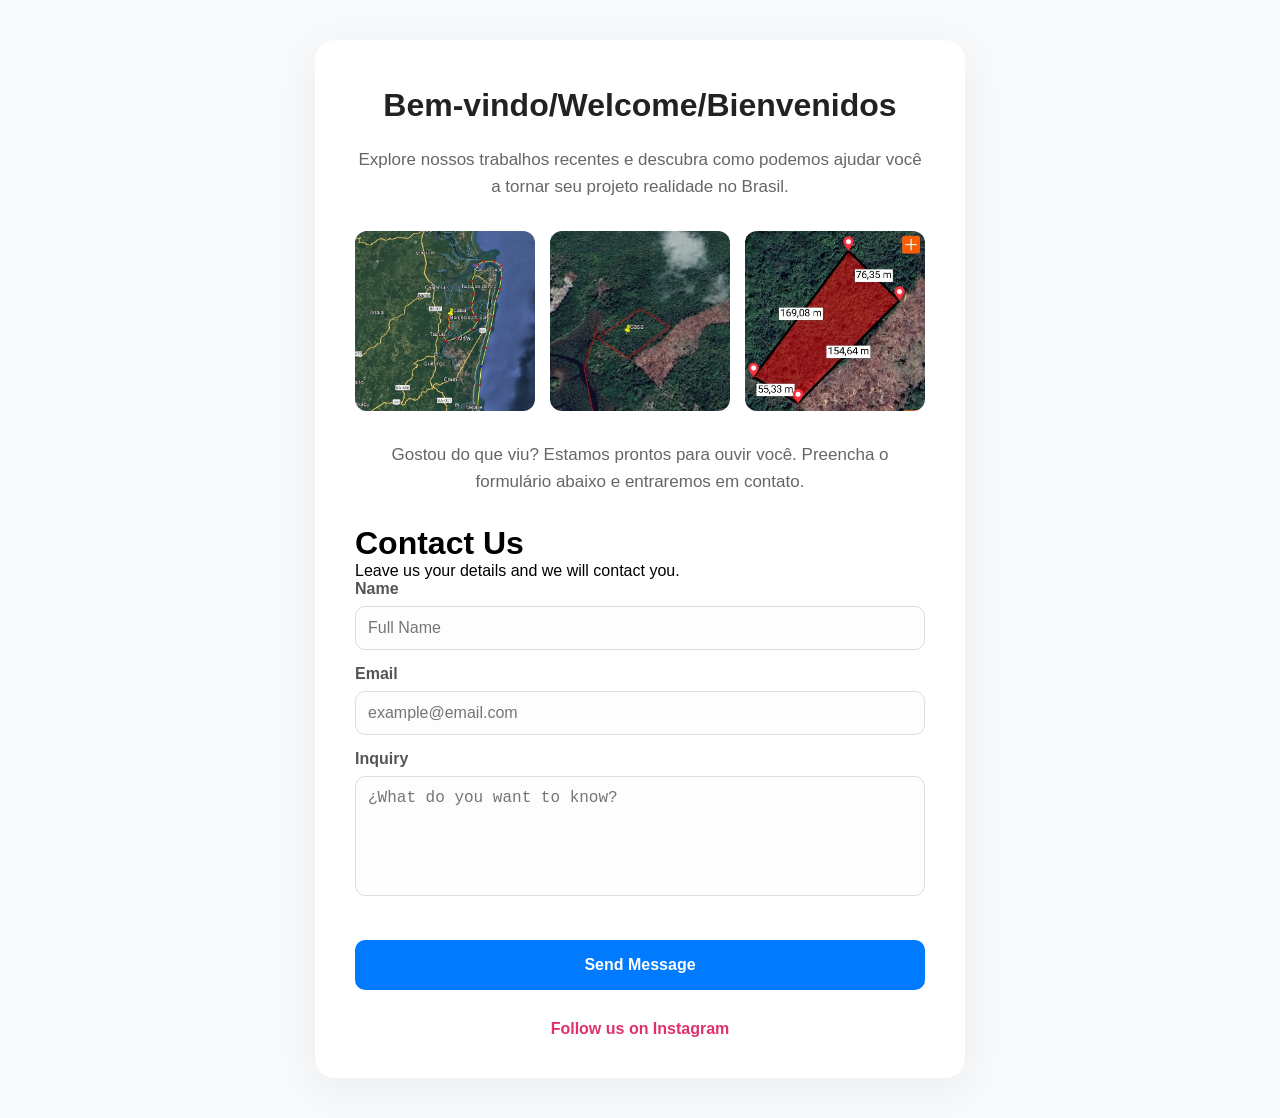
==== index.html @ 5f20c07f "cambios para look ok se quitaron los archivos no usados, se adiciono todo menos el recaptcha" ====
<!DOCTYPE html>
<html lang="es">
<head>
    <meta charset="UTF-8">
	<meta http-equiv="X-UA-Compatible" content="IE=edge,chrome=1">
    <meta name="viewport" content="width=device-width, initial-scale=1.0">
    <title>Lands in Brazil</title>
    <script src="https://www.google.com" async defer></script>
    <style>
        /* 1. RESET Y BASE */
        * { box-sizing: border-box; margin: 0; padding: 0; }
        body { 
           font-family: 'Segoe UI', sans-serif; 
            background-color: #f8f9fa; 
            display: flex; 
            justify-content: center; 
            padding: 40px 20px; 
        }

        /* 2. CONTENEDOR PRINCIPAL (LANDING) */
        .wrapper {
            width: 100%;
            max-width: 650px; /* Limita el ancho para que no se estire */
            background: white;
            border-radius: 20px;
            overflow: hidden;
            padding: 40px;
            box-shadow: 0 10px 40px rgba(0,0,0,0.05); 
        }

        /* 3. BLOQUES DE TEXTO */
        .seccion-texto { 
            margin-bottom: 30px; 
            text-align: center; 
            line-height: 1.6; 
            color: #444; 
        }
        .seccion-texto h1 { color: #222; margin-bottom: 15px; }
        .seccion-texto p { font-size: 17px; color: #666; }

        /* 4. GALERÍA DE 3 FOTOS (GRID) */
        .galeria { 
            display: grid; 
            grid-template-columns: repeat(3, 1fr); /* 3 columnas iguales */
            gap: 15px; 
            margin-bottom: 30px; 
        }
        .galeria img { 
            width: 100%; 
            height: 180px; 
            object-fit: cover; 
            border-radius: 12px; 
            transition: transform 0.3s;
        }
        .galeria img:hover { transform: scale(1.03); }

        /* 5. FORMULARIO */
        .form-card { 
            background: #ffffff; 
            padding: 25px; 
            border: 1px solid #eee; 
            border-radius: 15px; 
        }
        .form-group { margin-bottom: 15px; }
        label { display: block; margin-bottom: 8px; font-weight: 600; color: #555; }
        input, textarea { 
            width: 100%; 
            padding: 12px; 
            border: 1px solid #ddd; 
            border-radius: 10px; 
            font-size: 16px; 
            background: #fdfdfd;
        }
        textarea { height: 120px; resize: none; }

        /* 6. CAPTCHA Y BOTÓN */
        .g-recaptcha { margin: 20px 0; display: flex; justify-content: center; }
        .btn-enviar { 
            width: 100%; 
            padding: 16px; 
            background-color: #007bff; 
            color: white; 
            border: none; 
            border-radius: 10px; 
            font-size: 16px; 
            font-weight: bold; 
            cursor: pointer; 
            transition: background 0.3s;
        }
        .btn-enviar:hover { background-color: #0056b3; }

        /* 7. INSTAGRAM */
        .insta-link { 
            display: block; 
            text-align: center; 
            margin-top: 30px; 
            color: #e1306c; 
            text-decoration: none; 
            font-weight: bold; 
        }

        /* RESPONSIVO */
        @media (max-width: 550px) {
            .galeria { grid-template-columns: 1fr; } /* 1 foto por fila en celular */
            .galeria img { height: 250px; }
            .wrapper { padding: 25px; }
        }
    </style>
</head>
<body>

<div class="wrapper">
    
    <!-- 1. TEXTO SUPERIOR -->
    <div class="seccion-texto">
        <h1>Bem-vindo/Welcome/Bienvenidos</h1>
        <p>Explore nossos trabalhos recentes e descubra como podemos ajudar você a tornar seu projeto realidade no Brasil.</p>
    </div>

    <!-- 2. GALERÍA DE 3 FOTOS -->
    <div class="galeria">
        <img src="./web/img/Localizaciongeneral.webp" alt="Foto 1">
        <img src="./web/img/Mapaemplazamiento.webp" alt="Foto 2">
        <img src="./web/img/Perimetro.webp" alt="Foto 3">
    </div>

    <!-- 3. TEXTO INTERMEDIO -->
    <div class="seccion-texto">
        <p>Gostou do que viu? Estamos prontos para ouvir você. Preencha o formulário abaixo e entraremos em contato.</p>
    </div>
    <div class="content">
        <h1>Contact Us</h1>
        <p>Leave us your details and we will contact you.</p>

        <form id="form-consulta">
            <div class="form-group">
                <label>Name</label>
                <input type="text" name="nombre" placeholder="Full Name" required>
            </div>

            <div class="form-group">
                <label>Email</label>
                <input type="email" name="email" placeholder="example@email.com" required>
            </div>

            <div class="form-group">
                <label>Inquiry</label>
                <textarea name="mensaje" placeholder="¿What do you want to know?" required></textarea>
            </div>

            <!-- CAPTCHA (Recuerda que dará error hasta que tengas dominio) -->
            <div class="g-recaptcha" data-sitekey="TU_CLAVE_SITIO_AQUI"></div>

            <button type="submit" class="btn-enviar" id="btn">Send Message</button>
        </form>

        <a href="https://www.instagram.com/landsinbrazil?igsh=dzEzb3FqYTYycXQ3" target="_blank" rel="noopener noreferrer" class="insta-link">
            Follow us on Instagram
        </a>
    </div>
</div>

<script>
    // Lógica para enviar a Google Sheets
    const form = document.getElementById('form-consulta');
    const scriptURL = 'https://script.google.com/macros/s/AKfycbwzW33eBiFM-QhlkL1CUscNU2EquLjhLDPPCiCbagxqjHaoQj5kLKfkJ46nV2aqkvbw/exec';

    form.addEventListener('submit', e => {
        e.preventDefault();
        /*
        // Validación básica de Captcha
        if (grecaptcha.getResponse().length === 0) {
            alert("Por favor confirma que no eres un robot");
            return;
        }
		*/
		const formData = new FormData(form);
    
		// Capturar datos del navegador
		formData.append('navegador', navigator.userAgent);
		formData.append('idioma', navigator.language);
		formData.append('resolucion', screen.width + 'x' + screen.height);

        const btn = document.getElementById('btn');
        btn.innerText = "Sending...";
        btn.disabled = true;

        fetch(scriptURL, { method: 'POST',  mode: 'no-cors', body: formData})
            .then(res => {
                alert("Message sent!");
                form.reset();
               /* grecaptcha.reset(); */
                btn.innerText = "Send Message";
                btn.disabled = false;
            })
            .catch(err => alert("Error al enviar: " + err.message));
    });
</script>

</body>
</html>
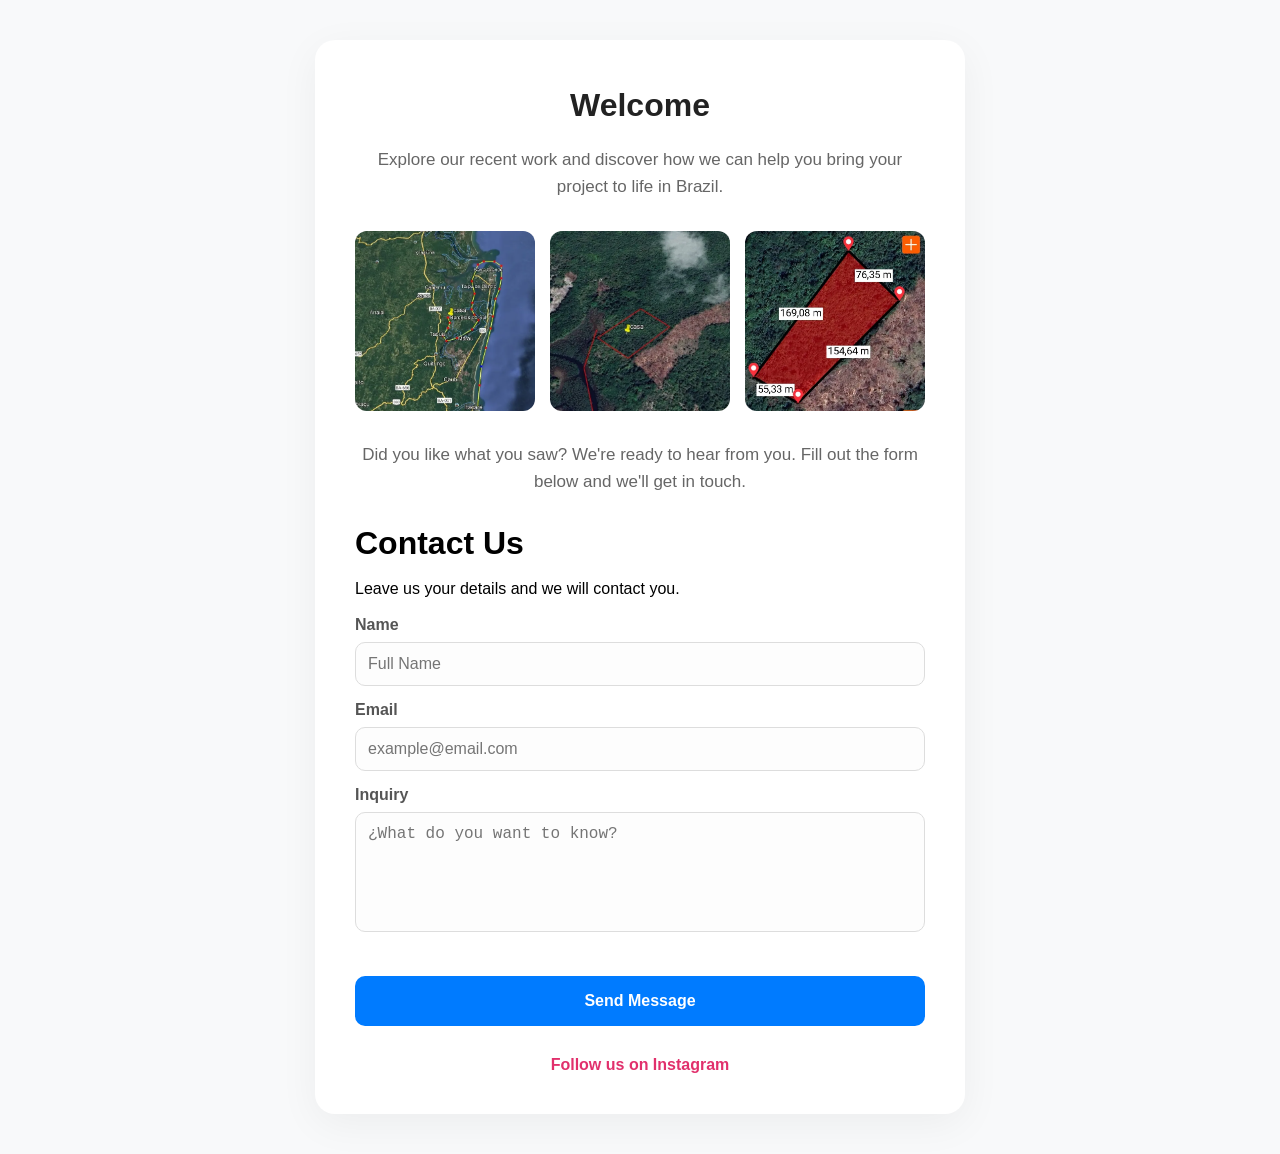
==== commit ca677b68: "cambios al idioma cambios en idex, espacios e idioma" ====
--- a/index.html
+++ b/index.html
@@ -113,8 +113,8 @@
     
     <!-- 1. TEXTO SUPERIOR -->
     <div class="seccion-texto">
-        <h1>Bem-vindo/Welcome/Bienvenidos</h1>
-        <p>Explore nossos trabalhos recentes e descubra como podemos ajudar você a tornar seu projeto realidade no Brasil.</p>
+        <h1>Welcome</h1>
+        <p>Explore our recent work and discover how we can help you bring your project to life in Brazil.</p>
     </div>
 
     <!-- 2. GALERÍA DE 3 FOTOS -->
@@ -126,12 +126,13 @@
 
     <!-- 3. TEXTO INTERMEDIO -->
     <div class="seccion-texto">
-        <p>Gostou do que viu? Estamos prontos para ouvir você. Preencha o formulário abaixo e entraremos em contato.</p>
+        <p>Did you like what you saw? We're ready to hear from you. Fill out the form below and we'll get in touch.</p>
     </div>
     <div class="content">
         <h1>Contact Us</h1>
+		<p><br></p>
         <p>Leave us your details and we will contact you.</p>
-
+		<p><br></p>
         <form id="form-consulta">
             <div class="form-group">
                 <label>Name</label>
@@ -170,7 +171,7 @@
         /*
         // Validación básica de Captcha
         if (grecaptcha.getResponse().length === 0) {
-            alert("Por favor confirma que no eres un robot");
+            alert("Please confirm that you are not a robot");
             return;
         }
 		*/
@@ -193,7 +194,7 @@
                 btn.innerText = "Send Message";
                 btn.disabled = false;
             })
-            .catch(err => alert("Error al enviar: " + err.message));
+            .catch(err => alert("Error sending: " + err.message));
     });
 </script>
 
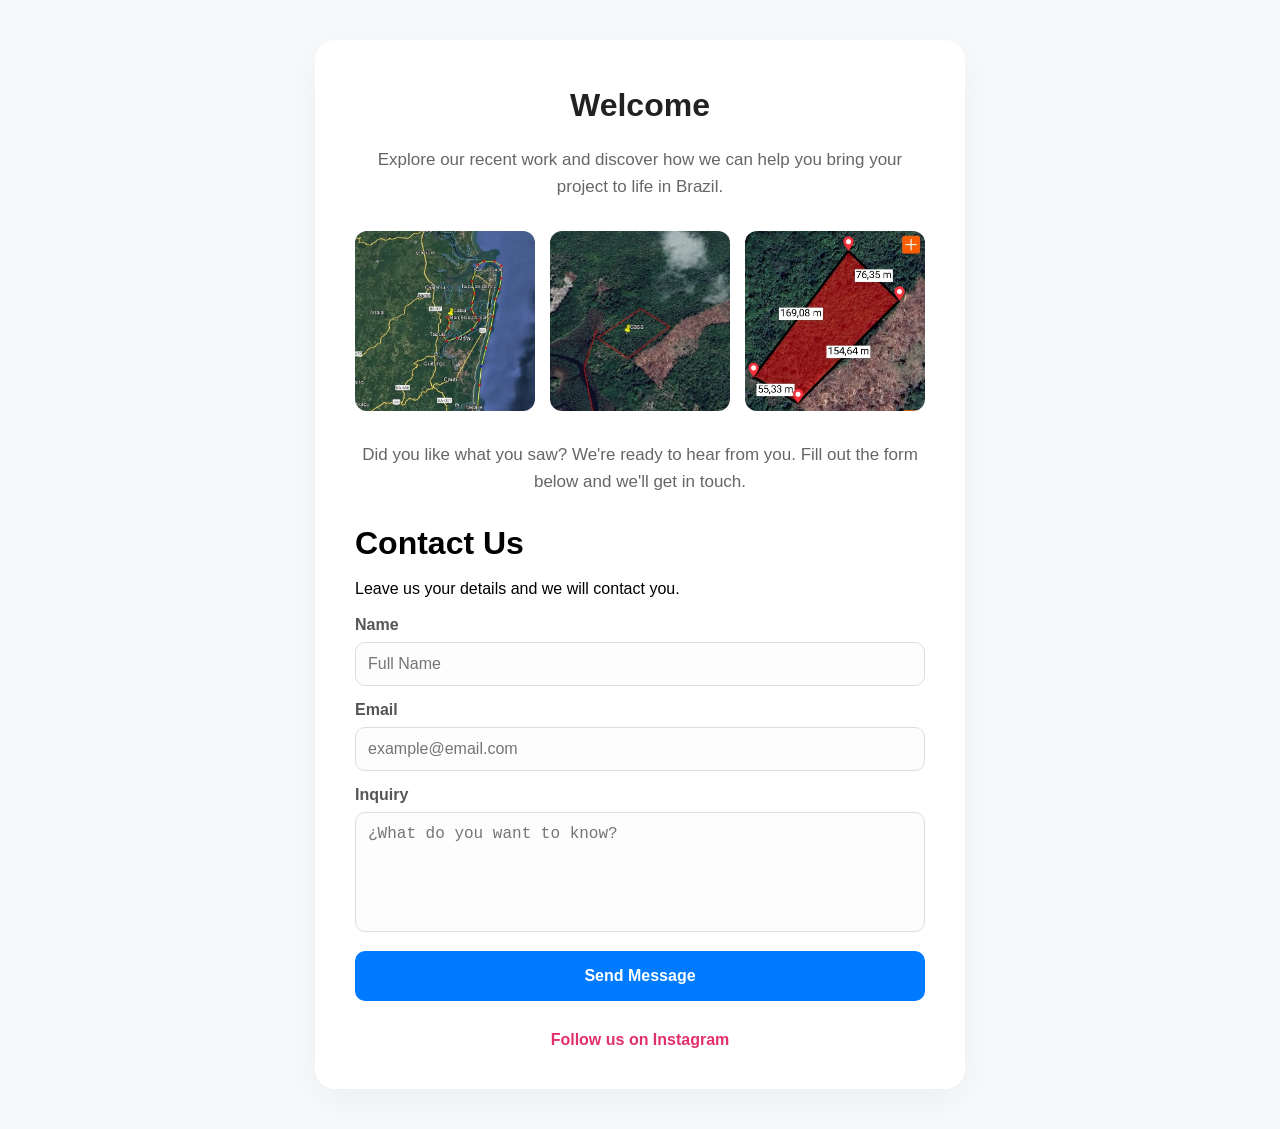
==== commit c286e40c: "Final Cambios en html y post" ====
--- a/index.html
+++ b/index.html
@@ -5,7 +5,14 @@
 	<meta http-equiv="X-UA-Compatible" content="IE=edge,chrome=1">
     <meta name="viewport" content="width=device-width, initial-scale=1.0">
     <title>Lands in Brazil</title>
-    <script src="https://www.google.com" async defer></script>
+	<script>
+	  var onloadCallback = function() {
+		console.log("grecaptcha is ready!");
+	  };
+	</script>
+    <script src="https://www.google.com/recaptcha/api.js?render=6Le0sZksAAAAAN3J6ouJr80iWV5FTGbw1nBLxYXF" ></script>
+	
+
     <style>
         /* 1. RESET Y BASE */
         * { box-sizing: border-box; margin: 0; padding: 0; }
@@ -136,23 +143,24 @@
         <form id="form-consulta">
             <div class="form-group">
                 <label>Name</label>
-                <input type="text" name="nombre" placeholder="Full Name" required>
+                <input type="text" name="nombre" id="nombre" placeholder="Full Name" required minlength="4" 
+       title="Please enter at least 4 characters for your name.">
             </div>
 
             <div class="form-group">
                 <label>Email</label>
-                <input type="email" name="email" placeholder="example@email.com" required>
+                <input type="email" name="email" id="email"placeholder="example@email.com" required pattern="^[a-zA-Z0-9._%+\-]+@[a-zA-Z0-9.\-]+\.[a-zA-Z]{2,}$"
+				title="Please enter a valid email address (e.g. .com, .net)">
             </div>
 
             <div class="form-group">
                 <label>Inquiry</label>
-                <textarea name="mensaje" placeholder="¿What do you want to know?" required></textarea>
+                <textarea name="mensaje" id="mensaje" placeholder="¿What do you want to know?" required minlength="10" 
+       title="Please enter at least 10 characters for your message."></textarea>
             </div>
-
-            <!-- CAPTCHA (Recuerda que dará error hasta que tengas dominio) -->
-            <div class="g-recaptcha" data-sitekey="TU_CLAVE_SITIO_AQUI"></div>
-
-            <button type="submit" class="btn-enviar" id="btn">Send Message</button>
+			<input type="hidden" id="g-recaptcha-response" name="g-recaptcha-response">
+
+            <button type="button" class="btn-enviar" id="btn" onclick="enviarFormulario()" >Send Message</button>
         </form>
 
         <a href="https://www.instagram.com/landsinbrazil?igsh=dzEzb3FqYTYycXQ3" target="_blank" rel="noopener noreferrer" class="insta-link">
@@ -162,40 +170,84 @@
 </div>
 
 <script>
+   window.onload = function() {
+    if (typeof grecaptcha !== 'undefined') {
+        
+    } else {
+        console.error("reCAPTCHA script failed to load from Google!");
+    }
+};
+ </script>
+
+<script>
     // Lógica para enviar a Google Sheets
+    const scriptURL = 'https://script.google.com/macros/s/AKfycbwZu-Y1sEWtRT65PB57EXzt02TF3ALJSvw_9uFPAxAc4xx1GUsHr7t8PTJ4Onha3c8p/exec';
+	
+    function enviarFormulario() {
     const form = document.getElementById('form-consulta');
-    const scriptURL = 'https://script.google.com/macros/s/AKfycbwzW33eBiFM-QhlkL1CUscNU2EquLjhLDPPCiCbagxqjHaoQj5kLKfkJ46nV2aqkvbw/exec';
-
-    form.addEventListener('submit', e => {
-        e.preventDefault();
-        /*
-        // Validación básica de Captcha
-        if (grecaptcha.getResponse().length === 0) {
-            alert("Please confirm that you are not a robot");
-            return;
-        }
-		*/
-		const formData = new FormData(form);
-    
-		// Capturar datos del navegador
-		formData.append('navegador', navigator.userAgent);
-		formData.append('idioma', navigator.language);
-		formData.append('resolucion', screen.width + 'x' + screen.height);
-
-        const btn = document.getElementById('btn');
-        btn.innerText = "Sending...";
-        btn.disabled = true;
-
-        fetch(scriptURL, { method: 'POST',  mode: 'no-cors', body: formData})
-            .then(res => {
-                alert("Message sent!");
+    const btn = document.getElementById('btn');
+	const emailInput = document.getElementById('email');
+	// 1. Check if the form is valid according to HTML5 rules (required, pattern, etc.)
+    if (!form.checkValidity()) {
+        form.reportValidity(); // Shows the error message to the user
+        return; // Stops the script here
+    }
+	// 2. Extra Regex check for the "dot" part
+    const emailRegex = /^[^\s@]+@[^\s@]+\.[^\s@]{2,}$/;
+    if (!emailRegex.test(emailInput.value)) {
+        alert("Please enter a valid email address.");
+        return;
+    }
+	 if (nombre.value.length < 4) {
+        alert("The name must be at least 4 characters long.");
+        nombre.focus();
+        return;
+    }
+
+    if (mensaje.value.length < 10) {
+        alert("The message must be at least 10 characters long.");
+        mensaje.focus();
+        return;
+    }
+  
+    btn.disabled = true;
+    btn.innerText = "Checking security...";
+	
+	grecaptcha.ready(function() {
+        grecaptcha.execute('6Le0sZksAAAAAN3J6ouJr80iWV5FTGbw1nBLxYXF', {action: 'submit'}).then(function(token) {
+        
+        console.log("Security Token Generated:", token);
+          document.getElementById('g-recaptcha-response').value = token;
+            const formData = new FormData(form);
+			 
+			formData.append('navegador', navigator.userAgent);
+			formData.append('idioma', navigator.language);
+			formData.append('resolucion', screen.width + 'x' + screen.height);
+
+           fetch(scriptURL, { 
+                method: 'POST', 
+                body: formData 
+            })
+            .then(function(res) { 
+			return res.text(); 
+			})
+            .then(function(data) {
+				//console.log("Server: " + data);
+                alert("Message Received OK");
                 form.reset();
-               /* grecaptcha.reset(); */
+            })
+            .catch(function(err) {
+                console.error("Error:", err);
+            })
+            .finally(function() {
+                btn.disabled = false;
                 btn.innerText = "Send Message";
-                btn.disabled = false;
-            })
-            .catch(err => alert("Error sending: " + err.message));
+            });
+        });
     });
+             
+    }
+
 </script>
 
 </body>
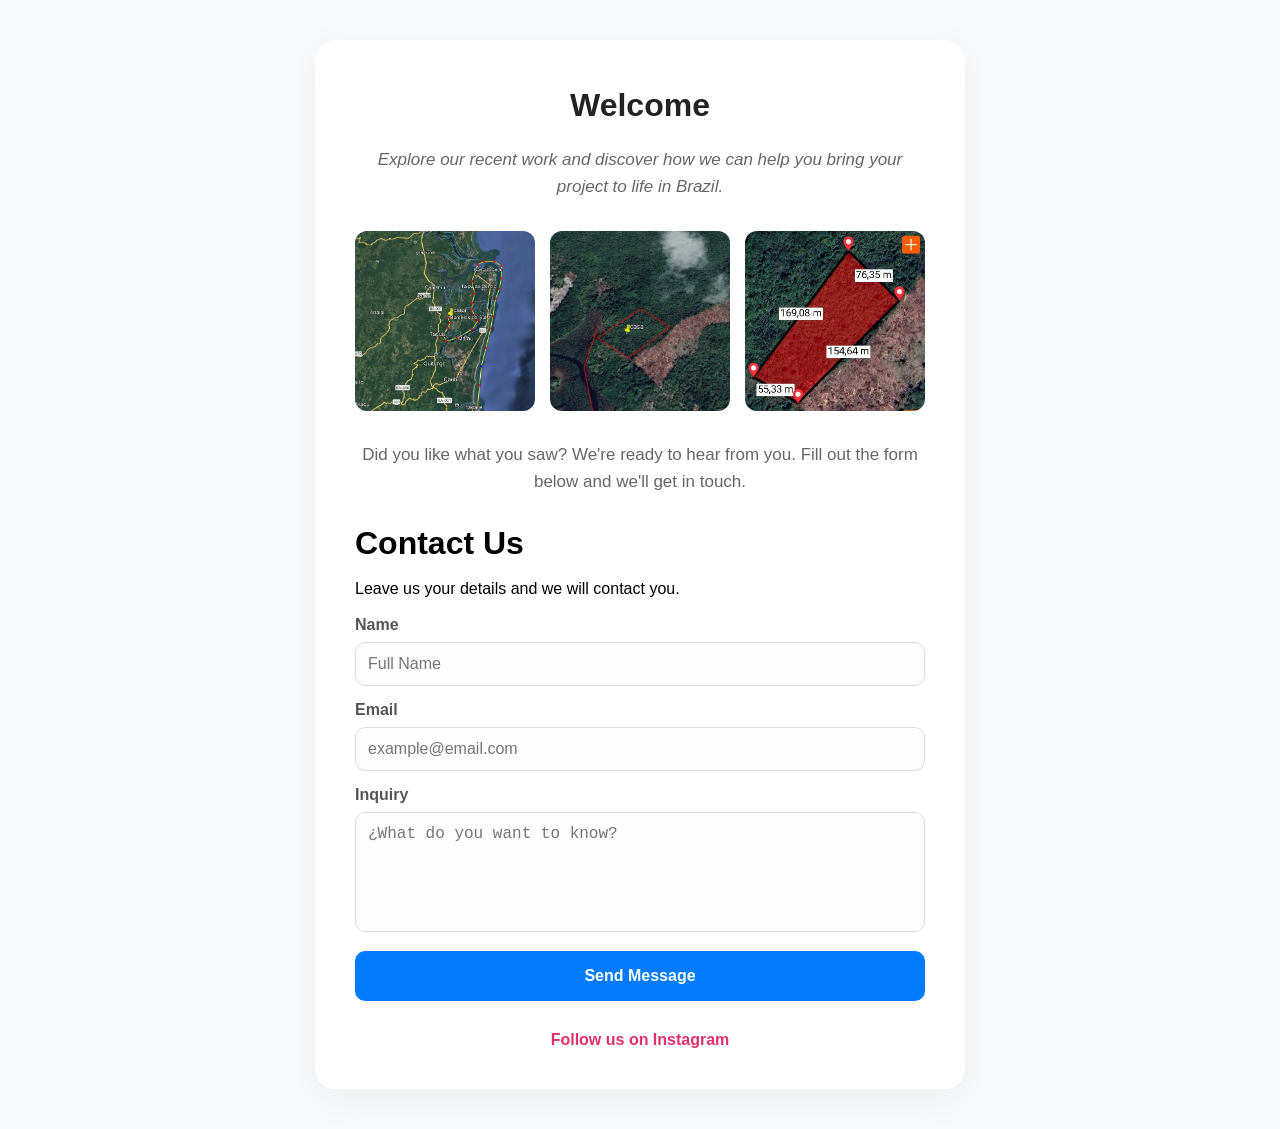
==== commit 0f2271ae: "feat: set welcome message text to italic" ====
--- a/index.html
+++ b/index.html
@@ -121,7 +121,7 @@
     <!-- 1. TEXTO SUPERIOR -->
     <div class="seccion-texto">
         <h1>Welcome</h1>
-        <p>Explore our recent work and discover how we can help you bring your project to life in Brazil.</p>
+        <p><em>Explore our recent work and discover how we can help you bring your project to life in Brazil.</em></p>
     </div>
 
     <!-- 2. GALERÍA DE 3 FOTOS -->
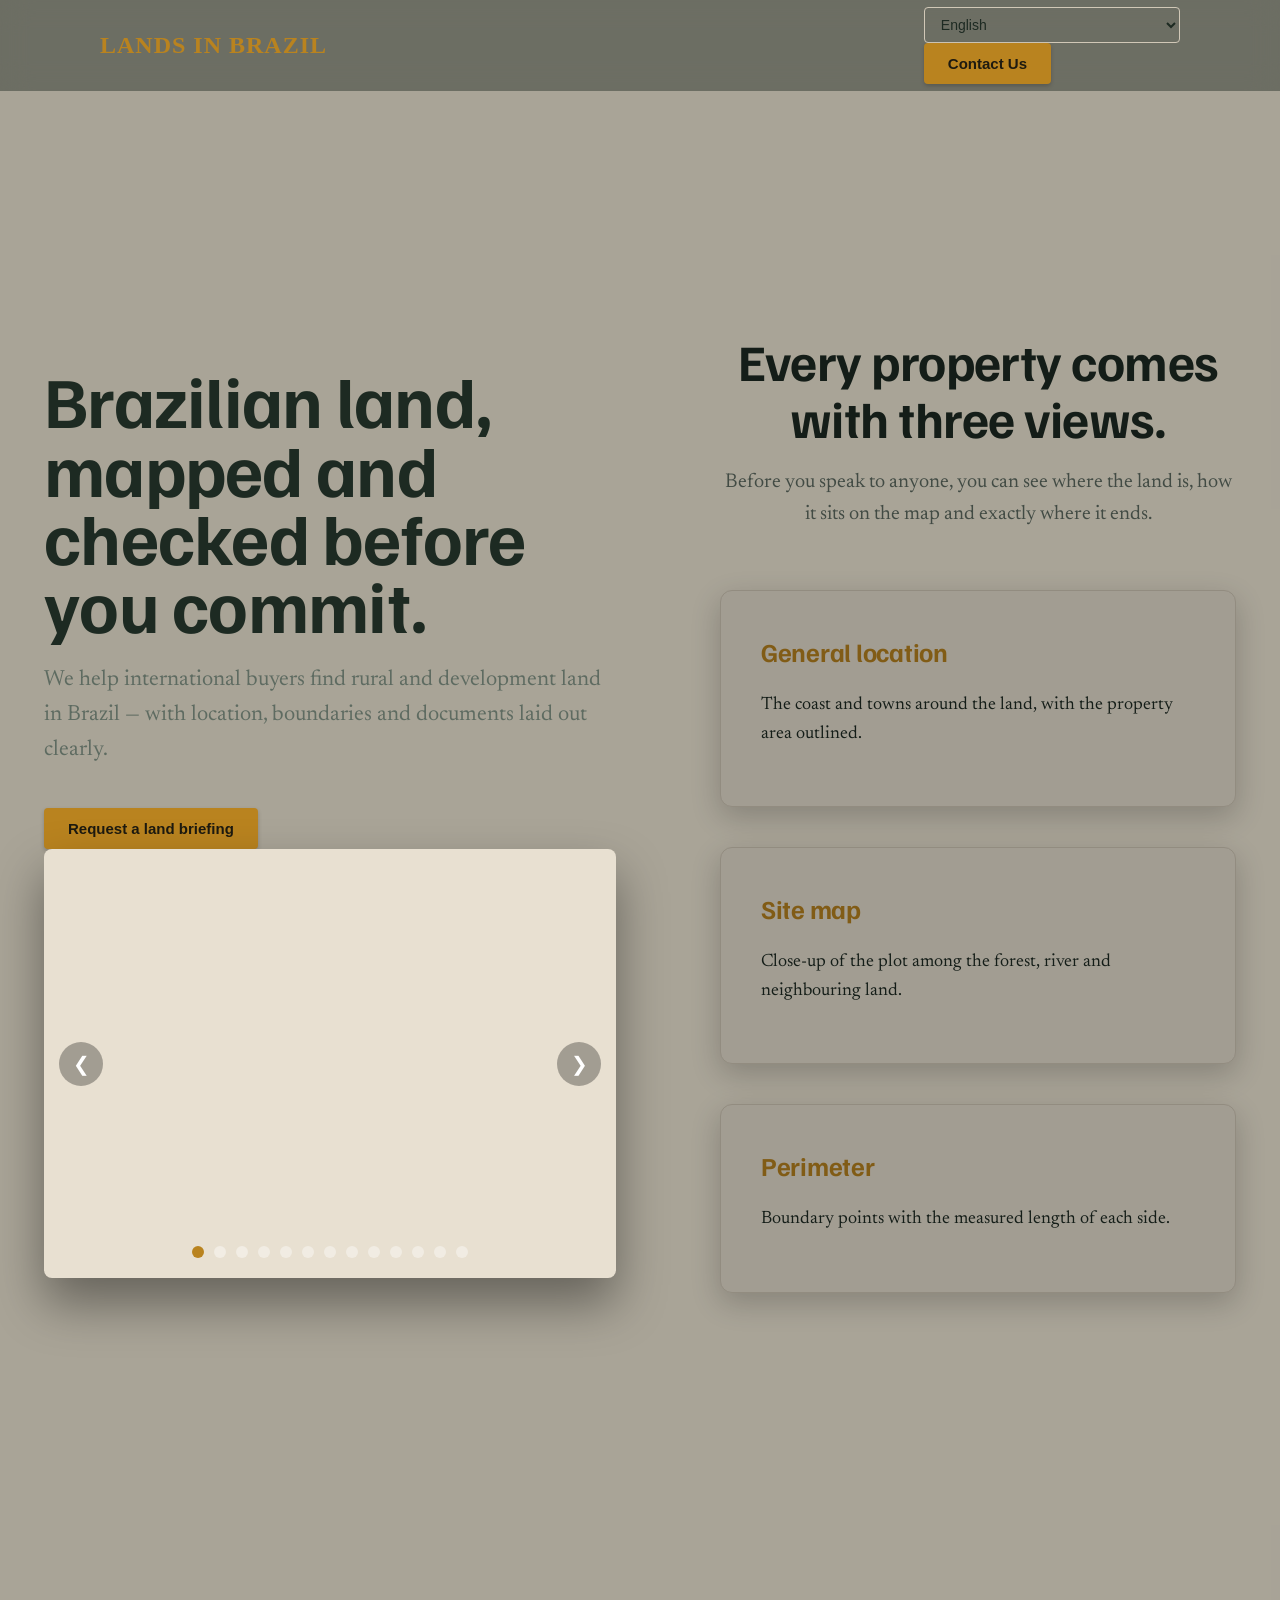
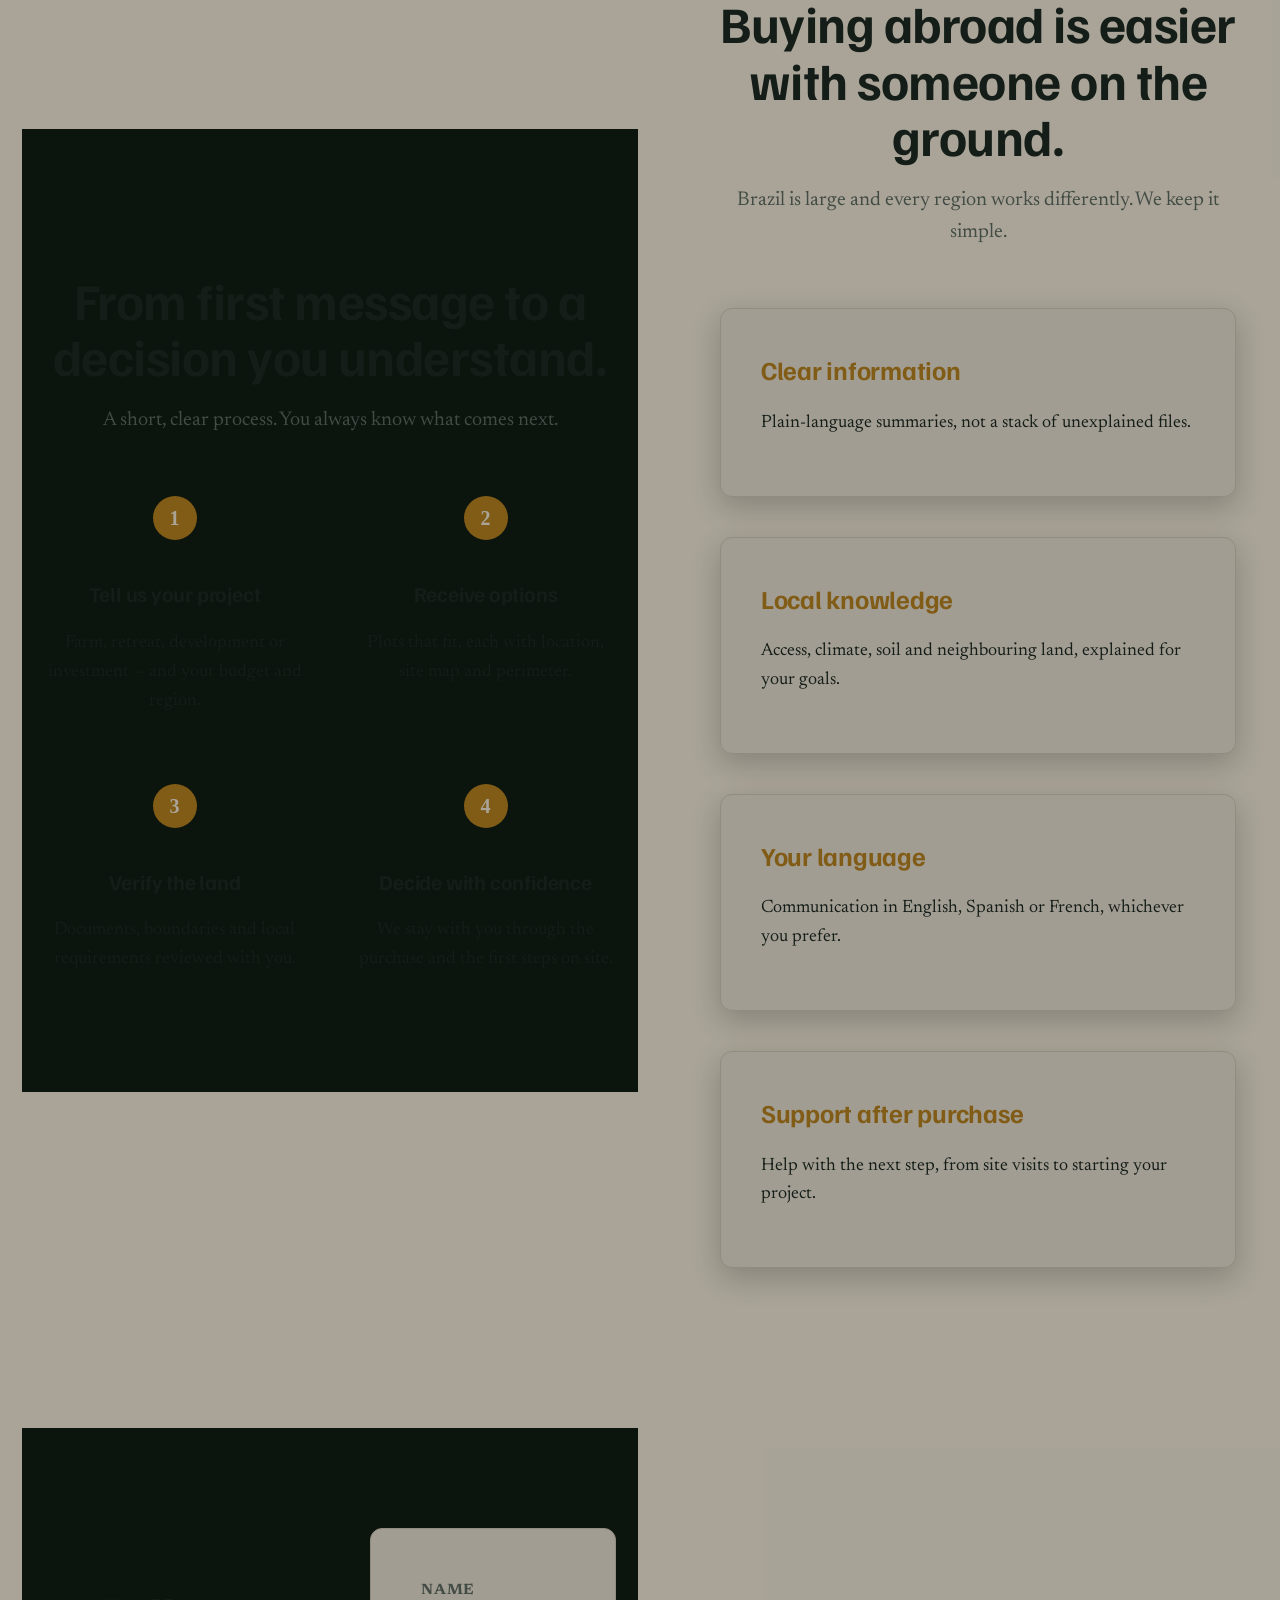
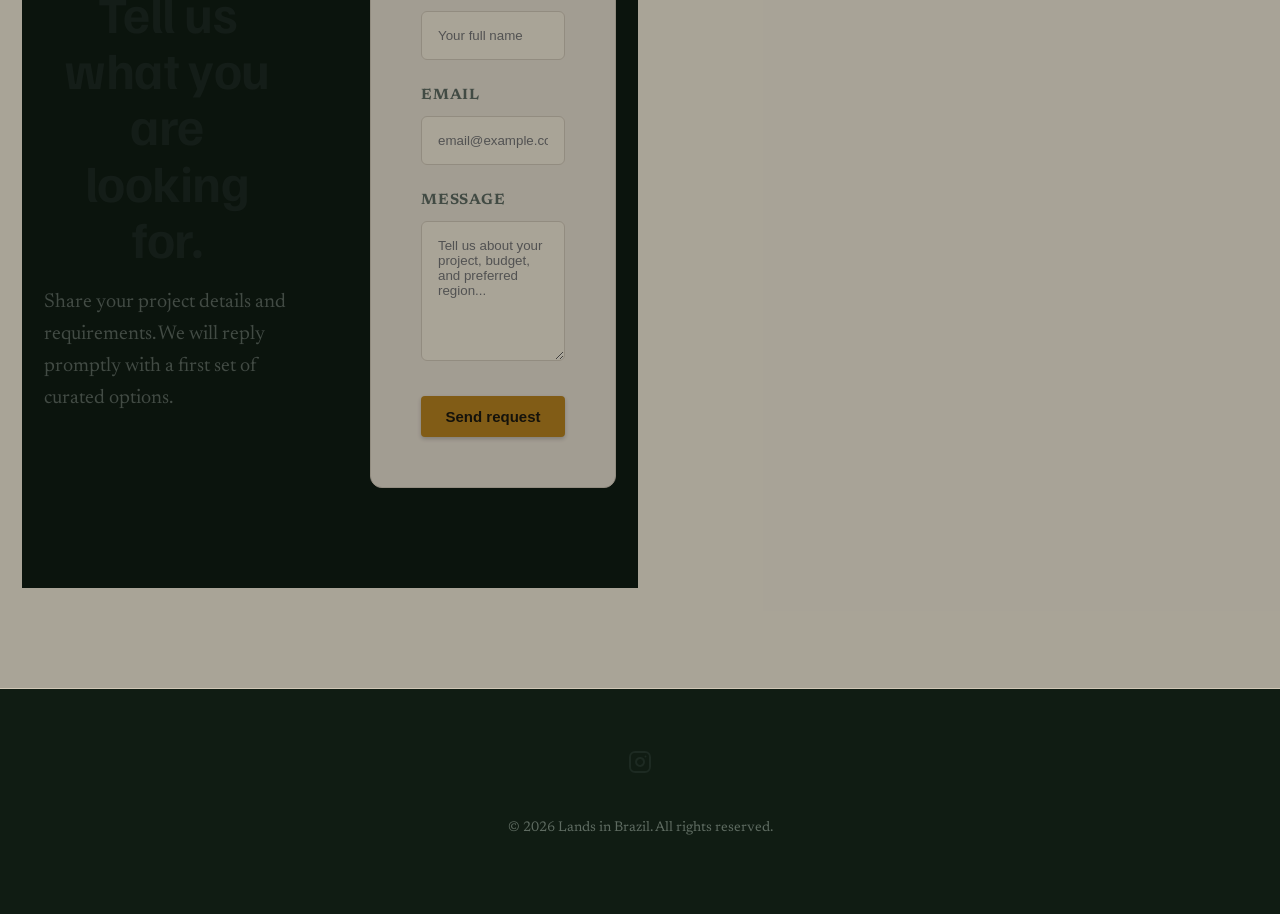
==== commit ea1eb843: "Refactor: Update carousel, design system, and i18n logic Co-Authored-By: Claude Opus 5.5 <noreply@an" ====
--- a/index.html
+++ b/index.html
@@ -1,254 +1,700 @@
 <!DOCTYPE html>
-<html lang="es">
+<html lang="en">
 <head>
-    <meta charset="UTF-8">
-	<meta http-equiv="X-UA-Compatible" content="IE=edge,chrome=1">
-    <meta name="viewport" content="width=device-width, initial-scale=1.0">
-    <title>Lands in Brazil</title>
-	<script>
-	  var onloadCallback = function() {
-		console.log("grecaptcha is ready!");
-	  };
-	</script>
-    <script src="https://www.google.com/recaptcha/api.js?render=6Le0sZksAAAAAN3J6ouJr80iWV5FTGbw1nBLxYXF" ></script>
-	
-
+    <meta charset="utf-8">
+    <meta name="viewport" content="width=device-width, initial-scale=1, viewport-fit=cover">
+    <title>Lands in Brazil — Land you can verify before you buy</title>
+    <link rel="preconnect" href="https://fonts.googleapis.com">
+    <link rel="preconnect" href="https://fonts.gstatic.com" crossorigin>
+    <link href="https://fonts.googleapis.com/css2?family=Familjen+Grotesk:ital,wght@0,400..700;1,400..700&family=Newsreader:ital,wght@0,400..800;1,400..800&display=swap" rel="stylesheet">
+    <script src="https://www.google.com/recaptcha/api.js?render=6Le0sZksAAAAAN3J6ouJr80iWV5FTGbw1nBLxYXF"></script>
     <style>
-        /* 1. RESET Y BASE */
-        * { box-sizing: border-box; margin: 0; padding: 0; }
-        body { 
-           font-family: 'Segoe UI', sans-serif; 
-            background-color: #f8f9fa; 
-            display: flex; 
-            justify-content: center; 
-            padding: 40px 20px; 
-        }
-
-        /* 2. CONTENEDOR PRINCIPAL (LANDING) */
-        .wrapper {
+        :root {
+            --bg: #f1ead8; /* Sophisticated Cream/Beige */
+            --ink: #1d2a22; /* Dark Forest */
+            --muted: #5e6b61; /* Darker muted green */
+            --forest: #101c13; /* Even darker green */
+            --gold: #b9831f; /* Gold accent */
+            --line: #d1c8b7; /* Lighter line for cream background */
+            --card: #e8e0d1; /* Slightly darker cream for cards */
+            --on-forest: #f1ead8;
+            --transition: all .6s cubic-bezier(.16,1,.3,1);
+        }
+        html { scroll-behavior: smooth; }
+        body { margin: 0; background: var(--bg); color: var(--ink); font: 18px/1.6 "Newsreader", serif; }
+        h1, h2, h3, .sans { font-family: "Familjen Grotesk", sans-serif; letter-spacing: -0.01em; }
+        a { color: inherit; text-decoration: none; transition: var(--transition); }
+        .wrap { max-width: 1080px; margin: 0 auto; padding: 0 22px; }
+
+        /* Header Premium */
+        header {
+            position: sticky;
+            top: 0;
+            z-index: 10;
+            background: rgba(20, 28, 23, 0.6);
+            backdrop-filter: blur(15px);
+            border-bottom: 1px solid transparent;
+            padding: 15px 0;
+            transition: var(--transition);
+        }
+        header.scrolled {
+            background: rgba(20, 28, 23, 0.98);
+            border-bottom-color: var(--line);
+        }
+        header .wrap {
+            display: flex;
+            justify-content: space-between;
+            align-items: center;
+            height: 60px;
+        }
+        .logo {
+            font: 700 24px "Playfair Display", serif;
+            letter-spacing: 1px;
+            text-transform: uppercase;
+            color: var(--gold);
+            text-decoration: none;
+        }
+        .logo:hover { color: var(--ink); }
+
+        /* Language Selector Styling */
+        #language-selector {
+            background: transparent;
+            color: var(--ink);
+            border: 1px solid var(--line);
+            padding: 8px 12px;
+            border-radius: 4px;
+            font-family: "Lato", sans-serif;
+            font-size: 14px;
+            cursor: pointer;
+            margin-right: 15px;
+            transition: var(--transition);
+            outline: none;
+        }
+        #language-selector:hover { border-color: var(--gold); }
+        #language-selector option { background: var(--bg); color: var(--ink); }
+
+        .btn {
+            display: inline-block;
+            background: var(--gold);
+            color: #1d1a10;
+            font: 700 15px "Lato", sans-serif;
+            padding: 12px 24px;
+            border-radius: 4px;
+            text-decoration: none;
+            border: 0;
+            cursor: pointer;
+            transition: var(--transition);
+            box-shadow: 0 2px 4px rgba(0,0,0,0.2);
+        }
+        .btn:hover {
+            background: #b88d37;
+            transform: translateY(-2px);
+            box-shadow: 0 4px 10px rgba(0,0,0,0.3);
+        }
+
+        /* Animações de Scroll Refinadas */
+        .reveal-up, .reveal-left, .reveal-right {
+            opacity: 0;
+            transition: opacity 0.7s cubic-bezier(.16,1,.3,1), transform 0.7s cubic-bezier(.16,1,.3,1);
+        }
+        .reveal-up { transform: translateY(25px); }
+        .reveal-left { transform: translateX(-25px); }
+        .reveal-right { transform: translateX(25px); }
+
+        .reveal-up.visible, .reveal-left.visible, .reveal-right.visible {
+            opacity: 1;
+            transform: translate(0, 0);
+        }
+
+        /* Hero Section */
+        .hero {
+            display: grid;
+            grid-template-columns: 1.1fr 1fr;
+            gap: 60px;
+            align-items: center;
+            padding: 100px 22px;
+            min-height: 80vh;
+            position: relative;
+            overflow: hidden;
+        }
+        .hero::before {
+            content: '';
+            position: absolute;
+            top: 0; left: 0; right: 0; bottom: 0;
+            background: rgba(0,0,0,0.3);
+            z-index: 1;
+        }
+        .hero-video-bg {
+            position: absolute;
+            top: 50%; left: 50%;
+            width: 100%; height: 100%;
+            object-fit: cover;
+            transform: translate(-50%, -50%);
+            z-index: 0;
+        }
+        .hero > div { z-index: 2; }
+        h1 { font-size: clamp(48px, 6vw, 72px); line-height: 0.95; margin-bottom: 24px; }
+        .lead { font-size: 22px; color: var(--muted); max-width: 32em; margin-bottom: 40px; }
+
+        /* Carousel (Advanced UI) */
+        .car {
+            position: relative;
+            border-radius: 8px;
+            overflow: hidden;
+            box-shadow: 0 25px 50px rgba(0,0,0,0.4);
+            aspect-ratio: 4/3;
+            background: var(--card);
+        }
+        .vp { width: 100%; height: 100%; position: relative; }
+        .track {
+            display: flex;
             width: 100%;
-            max-width: 650px; /* Limita el ancho para que no se estire */
-            background: white;
-            border-radius: 20px;
-            overflow: hidden;
+            height: 100%;
+            transition: transform .7s cubic-bezier(.16,1,.3,1);
+        }
+        .slide { flex: 0 0 100%; height: 100%; }
+        .slide img, .slide video { width: 100%; height: 100%; object-fit: cover; }
+        .nav {
+            position: absolute;
+            top: 50%;
+            transform: translateY(-50%);
+            background: rgba(0,0,0,0.3);
+            border: 0;
+            padding: 15px;
+            cursor: pointer;
+            color: white;
+            border-radius: 50%;
+            width: 44px; height: 44px;
+            display: flex; justify-content: center; align-items: center;
+            font-size: 20px;
+            transition: var(--transition);
+            z-index: 5;
+        }
+        .nav:hover { background: var(--gold); color: var(--bg); }
+        .prev { left: 15px; }
+        .next { right: 15px; }
+        .dots {
+            position: absolute;
+            bottom: 20px;
+            left: 50%;
+            transform: translateX(-50%);
+            display: flex;
+            gap: 10px;
+            z-index: 5;
+        }
+        .dots button {
+            width: 12px;
+            height: 12px;
+            border-radius: 50%;
+            background: rgba(255,255,255,0.4);
+            border: 0;
+            cursor: pointer;
+            transition: var(--transition);
+            padding: 0;
+        }
+        .dots button[aria-current="true"] { background: var(--gold); }
+        .dots button:hover { background: rgba(255,255,255,0.8); }
+
+        /* Seções de Conteúdo */
+        section { padding: 100px 0; }
+        section.band { background: var(--forest); }
+        h2 { font-size: clamp(36px, 4vw, 54px); line-height: 1.1; margin-bottom: 20px; text-align: center; color: var(--ink); }
+        p.sub { font-size: 20px; color: var(--muted); max-width: 42em; margin: 0 auto 60px auto; text-align: center; }
+
+        .grid3 {
+            display: grid;
+            grid-template-columns: repeat(auto-fit, minmax(280px, 1fr));
+            gap: 40px;
+        }
+        .card {
+            background: var(--card);
             padding: 40px;
-            box-shadow: 0 10px 40px rgba(0,0,0,0.05); 
-        }
-
-        /* 3. BLOQUES DE TEXTO */
-        .seccion-texto { 
-            margin-bottom: 30px; 
-            text-align: center; 
-            line-height: 1.6; 
-            color: #444; 
-        }
-        .seccion-texto h1 { color: #222; margin-bottom: 15px; }
-        .seccion-texto p { font-size: 17px; color: #666; }
-
-        /* 4. GALERÍA DE 3 FOTOS (GRID) */
-        .galeria { 
-            display: grid; 
-            grid-template-columns: repeat(3, 1fr); /* 3 columnas iguales */
-            gap: 15px; 
-            margin-bottom: 30px; 
-        }
-        .galeria img { 
-            width: 100%; 
-            height: 180px; 
-            object-fit: cover; 
-            border-radius: 12px; 
-            transition: transform 0.3s;
-        }
-        .galeria img:hover { transform: scale(1.03); }
-
-        /* 5. FORMULARIO */
-        .form-card { 
-            background: #ffffff; 
-            padding: 25px; 
-            border: 1px solid #eee; 
-            border-radius: 15px; 
-        }
-        .form-group { margin-bottom: 15px; }
-        label { display: block; margin-bottom: 8px; font-weight: 600; color: #555; }
-        input, textarea { 
-            width: 100%; 
-            padding: 12px; 
-            border: 1px solid #ddd; 
-            border-radius: 10px; 
-            font-size: 16px; 
-            background: #fdfdfd;
-        }
-        textarea { height: 120px; resize: none; }
-
-        /* 6. CAPTCHA Y BOTÓN */
-        .g-recaptcha { margin: 20px 0; display: flex; justify-content: center; }
-        .btn-enviar { 
-            width: 100%; 
-            padding: 16px; 
-            background-color: #007bff; 
-            color: white; 
-            border: none; 
-            border-radius: 10px; 
-            font-size: 16px; 
-            font-weight: bold; 
-            cursor: pointer; 
-            transition: background 0.3s;
-        }
-        .btn-enviar:hover { background-color: #0056b3; }
-
-        /* 7. INSTAGRAM */
-        .insta-link { 
-            display: block; 
-            text-align: center; 
-            margin-top: 30px; 
-            color: #e1306c; 
-            text-decoration: none; 
-            font-weight: bold; 
-        }
-
-        /* RESPONSIVO */
-        @media (max-width: 550px) {
-            .galeria { grid-template-columns: 1fr; } /* 1 foto por fila en celular */
-            .galeria img { height: 250px; }
-            .wrapper { padding: 25px; }
+            border-radius: 12px;
+            border: 1px solid var(--line);
+            box-shadow: 0 10px 30px rgba(0,0,0,0.2);
+            transition: var(--transition);
+        }
+        .card:hover { transform: translateY(-8px); border-color: var(--gold); box-shadow: 0 20px 40px rgba(0,0,0,0.3); }
+        .card h3 { font-size: 26px; margin-top: 0; color: var(--gold); margin-bottom: 15px; }
+
+        .steps {
+            display: grid;
+            grid-template-columns: repeat(auto-fit, minmax(240px, 1fr));
+            gap: 50px;
+            counter-reset: step-counter;
+        }
+        .steps > div {
+            position: relative;
+            padding-top: 60px;
+            text-align: center;
+        }
+        .steps > div::before {
+            content: counter(step-counter);
+            counter-increment: step-counter;
+            position: absolute;
+            left: 50%;
+            top: 0;
+            transform: translateX(-50%);
+            background: var(--gold);
+            color: var(--bg);
+            border-radius: 50%;
+            width: 44px;
+            height: 44px;
+            display: flex;
+            justify-content: center;
+            align-items: center;
+            font-family: "Playfair Display", serif;
+            font-weight: 700;
+            font-size: 20px;
+        }
+        .steps h3 { margin-bottom: 10px; }
+
+        .facts {
+            display: grid;
+            grid-template-columns: repeat(auto-fit, minmax(280px, 1fr));
+            gap: 40px;
+        }
+
+        /* Form Estilo Premium */
+        .contact {
+            display: grid;
+            grid-template-columns: 1fr 1fr;
+            gap: 80px;
+            align-items: center;
+        }
+        form {
+            display: grid;
+            gap: 24px;
+            background: var(--card);
+            padding: 50px;
+            border-radius: 12px;
+            border: 1px solid var(--line);
+        }
+        label {
+            display: block;
+            font-size: 15px;
+            font-weight: 700;
+            text-transform: uppercase;
+            letter-spacing: 0.05em;
+            color: var(--muted);
+            margin-bottom: 8px;
+        }
+        input, textarea, select {
+            width: 100%;
+            padding: 16px;
+            background: var(--bg);
+            border: 1px solid var(--line);
+            color: var(--ink);
+            transition: var(--transition);
+            border-radius: 6px;
+            font-family: "Lato", sans-serif;
+            box-sizing: border-box;
+        }
+        input:focus, textarea:focus { outline: none; border-color: var(--gold); box-shadow: 0 0 0 3px rgba(217, 164, 65, 0.2); }
+        textarea { min-height: 140px; resize: vertical; }
+
+        /* Footer */
+        footer {
+            background: var(--forest);
+            padding: 60px 0;
+            text-align: center;
+            border-top: 1px solid var(--line);
+        }
+        .social {
+            display: flex;
+            justify-content: center;
+            gap: 20px;
+            margin-bottom: 30px;
+        }
+        .social a {
+            color: var(--ink);
+            font-size: 24px;
+            transition: var(--transition);
+        }
+        .social a:hover { color: var(--gold); transform: translateY(-3px); }
+        .copyright { color: var(--muted); font-size: 14px; }
+
+        @media (max-width: 900px) {
+            .hero { grid-template-columns: 1fr; padding: 60px 22px; text-align: center; }
+            .hero > div:last-child { order: -1; margin-bottom: 40px; }
+            .lead { margin-left: auto; margin-right: auto; }
+            .contact { grid-template-columns: 1fr; gap: 40px; }
+            h2, p.sub { text-align: left; }
+            p.sub { margin-left: 0; }
+        }
+        @media (max-width: 480px) {
+            .wrap { padding: 0 16px; }
+            section { padding: 70px 0; }
+            form { padding: 30px 20px; }
         }
     </style>
 </head>
 <body>
-
-<div class="wrapper">
-    
-    <!-- 1. TEXTO SUPERIOR -->
-    <div class="seccion-texto">
-        <h1>Welcome</h1>
-        <p><em>Explore our recent work and discover how we can help you bring your project to life in Brazil.</em></p>
+    <header>
+        <div class="wrap">
+            <a class="logo" href="#top">Lands in Brazil</a>
+            <nav>
+                <select id="language-selector">
+                    <option value="en">English</option>
+                    <option value="pt">Português</option>
+                    <option value="fr">Français</option>
+                    <option value="es">Español</option>
+                </select>
+                <a class="btn" href="#contact" data-i18n="contact-btn">Contact Us</a>
+            </nav>
+        </div>
+    </header>
+
+    <main id="top">
+        <section class="hero reveal-up">
+            <video autoplay muted loop playsinline class="hero-video-bg">
+                <source src="./web/VINICIUS.mp4" type="video/mp4">
+            </video>
+            <div class="wrap">
+                <div class="reveal-left">
+                    <h1 data-i18n="hero-h1">Brazilian land, mapped and checked before you commit.</h1>
+                    <p class="lead" data-i18n="hero-lead">We help international buyers find rural and development land in Brazil — with location, boundaries and documents laid out clearly.</p>
+                    <a class="btn" href="#contact" data-i18n="hero-btn">Request a land briefing</a>
+                </div>
+                <div class="car reveal-right" role="region" aria-label="Property images" tabindex="0">
+                    <div class="vp">
+                <div class="track">
+                    <div class="slide"><video autoplay muted loop playsinline src="./web/VINICIUS.mp4"></video></div>
+                    <div class="slide"><img src="./web/img/Localizaciongeneral.webp" alt="Detailed map of the property's general location"></div>
+                    <div class="slide"><img src="./web/img/Mapaemplazamiento.webp" alt="Close-up map of the property site"></div>
+                    <div class="slide"><img src="./web/img/Perimetro.webp" alt="Map showing the property's perimeter boundaries"></div>
+                    <div class="slide"><img src="./web/img/WhatsApp Image 2026-11-14 at 17.45.50.jpeg" alt="Land property gallery image"></div>
+                    <div class="slide"><img src="./web/img/WhatsApp Image 2026-11-14 at 17.45.51 (1).jpeg" alt="Land property gallery image"></div>
+                    <div class="slide"><img src="./web/img/WhatsApp Image 2026-11-14 at 17.45.51 (2).jpeg" alt="Land property gallery image"></div>
+                    <div class="slide"><img src="./web/img/WhatsApp Image 2026-11-14 at 17.45.51 (3).jpeg" alt="Land property gallery image"></div>
+                    <div class="slide"><img src="./web/img/WhatsApp Image 2026-11-14 at 17.45.51.jpeg" alt="Land property gallery image"></div>
+                </div>
+                <button class="nav prev" aria-label="Previous image" onclick="go(-1)">&#10094;</button>
+                <button class="nav next" aria-label="Next image" onclick="go(1)">&#10095;</button>
+            </div>
+            <div class="dots">
+                <button aria-current="true"></button><button></button><button></button><button></button><button></button><button></button><button></button><button></button><button></button><button></button><button></button><button></button><button></button>
+            </div>
+        </div>
     </div>
 
-    <!-- 2. GALERÍA DE 3 FOTOS -->
-    <div class="galeria">
-        <img src="./web/img/Localizaciongeneral.webp" alt="Foto 1">
-        <img src="./web/img/Mapaemplazamiento.webp" alt="Foto 2">
-        <img src="./web/img/Perimetro.webp" alt="Foto 3">
-    </div>
-
-    <!-- 3. TEXTO INTERMEDIO -->
-    <div class="seccion-texto">
-        <p>Did you like what you saw? We're ready to hear from you. Fill out the form below and we'll get in touch.</p>
-    </div>
-    <div class="content">
-        <h1>Contact Us</h1>
-		<p><br></p>
-        <p>Leave us your details and we will contact you.</p>
-		<p><br></p>
-        <form id="form-consulta">
-            <div class="form-group">
-                <label>Name</label>
-                <input type="text" name="nombre" id="nombre" placeholder="Full Name" required minlength="4" 
-       title="Please enter at least 4 characters for your name.">
+        <section class="reveal-up">
+            <div class="wrap">
+                <h2 data-i18n="h2-views">Every property comes with three views.</h2>
+                <p class="sub" data-i18n="p-views-sub">Before you speak to anyone, you can see where the land is, how it sits on the map and exactly where it ends.</p>
+                <div class="grid3">
+                    <div class="card reveal-up">
+                        <h3 data-i18n="card1-h3">General location</h3>
+                        <p data-i18n="card1-p">The coast and towns around the land, with the property area outlined.</p>
+                    </div>
+                    <div class="card reveal-up" style="transition-delay: 0.1s;">
+                        <h3 data-i18n="card2-h3">Site map</h3>
+                        <p data-i18n="card2-p">Close-up of the plot among the forest, river and neighbouring land.</p>
+                    </div>
+                    <div class="card reveal-up" style="transition-delay: 0.2s;">
+                        <h3 data-i18n="card3-h3">Perimeter</h3>
+                        <p data-i18n="card3-p">Boundary points with the measured length of each side.</p>
+                    </div>
+                </div>
             </div>
-
-            <div class="form-group">
-                <label>Email</label>
-                <input type="email" name="email" id="email"placeholder="example@email.com" required pattern="^[a-zA-Z0-9._%+\-]+@[a-zA-Z0-9.\-]+\.[a-zA-Z]{2,}$"
-				title="Please enter a valid email address (e.g. .com, .net)">
+        </section>
+
+        <section class="band reveal-up">
+            <div class="wrap">
+                <h2 data-i18n="h2-process">From first message to a decision you understand.</h2>
+                <p class="sub" data-i18n="p-process-sub">A short, clear process. You always know what comes next.</p>
+                <div class="steps">
+                    <div class="reveal-up">
+                        <h3 data-i18n="step1-h3">Tell us your project</h3>
+                        <p data-i18n="step1-p">Farm, retreat, development or investment — and your budget and region.</p>
+                    </div>
+                    <div class="reveal-up" style="transition-delay: 0.1s;">
+                        <h3 data-i18n="step2-h3">Receive options</h3>
+                        <p data-i18n="step2-p">Plots that fit, each with location, site map and perimeter.</p>
+                    </div>
+                    <div class="reveal-up" style="transition-delay: 0.2s;">
+                        <h3 data-i18n="step3-h3">Verify the land</h3>
+                        <p data-i18n="step3-p">Documents, boundaries and local requirements reviewed with you.</p>
+                    </div>
+                    <div class="reveal-up" style="transition-delay: 0.3s;">
+                        <h3 data-i18n="step4-h3">Decide with confidence</h3>
+                        <p data-i18n="step4-p">We stay with you through the purchase and the first steps on site.</p>
+                    </div>
+                </div>
             </div>
-
-            <div class="form-group">
-                <label>Inquiry</label>
-                <textarea name="mensaje" id="mensaje" placeholder="¿What do you want to know?" required minlength="10" 
-       title="Please enter at least 10 characters for your message."></textarea>
+        </section>
+
+        <section class="reveal-up">
+            <div class="wrap">
+                <h2 data-i18n="h2-why">Buying abroad is easier with someone on the ground.</h2>
+                <p class="sub" data-i18n="p-why-sub">Brazil is large and every region works differently. We keep it simple.</p>
+                <div class="facts grid3">
+                    <div class="card reveal-up">
+                        <h3 data-i18n="fact1-h3">Clear information</h3>
+                        <p data-i18n="fact1-p">Plain-language summaries, not a stack of unexplained files.</p>
+                    </div>
+                    <div class="card reveal-up" style="transition-delay: 0.1s;">
+                        <h3 data-i18n="fact2-h3">Local knowledge</h3>
+                        <p data-i18n="fact2-p">Access, climate, soil and neighbouring land, explained for your goals.</p>
+                    </div>
+                    <div class="card reveal-up" style="transition-delay: 0.2s;">
+                        <h3 data-i18n="fact3-h3">Your language</h3>
+                        <p data-i18n="fact3-p">Communication in English, Spanish or French, whichever you prefer.</p>
+                    </div>
+                    <div class="card reveal-up" style="transition-delay: 0.3s;">
+                        <h3 data-i18n="fact4-h3">Support after purchase</h3>
+                        <p data-i18n="fact4-p">Help with the next step, from site visits to starting your project.</p>
+                    </div>
+                </div>
             </div>
-			<input type="hidden" id="g-recaptcha-response" name="g-recaptcha-response">
-
-            <button type="button" class="btn-enviar" id="btn" onclick="enviarFormulario()" >Send Message</button>
-        </form>
-
-        <a href="https://www.instagram.com/landsinbrazil?igsh=dzEzb3FqYTYycXQ3" target="_blank" rel="noopener noreferrer" class="insta-link">
-            Follow us on Instagram
-        </a>
-    </div>
-</div>
-
-<script>
-   window.onload = function() {
-    if (typeof grecaptcha !== 'undefined') {
-        
-    } else {
-        console.error("reCAPTCHA script failed to load from Google!");
-    }
-};
- </script>
-
-<script>
-    // Lógica para enviar a Google Sheets
-    const scriptURL = 'https://script.google.com/macros/s/AKfycbwZu-Y1sEWtRT65PB57EXzt02TF3ALJSvw_9uFPAxAc4xx1GUsHr7t8PTJ4Onha3c8p/exec';
-	
-    function enviarFormulario() {
-    const form = document.getElementById('form-consulta');
-    const btn = document.getElementById('btn');
-	const emailInput = document.getElementById('email');
-	// 1. Check if the form is valid according to HTML5 rules (required, pattern, etc.)
-    if (!form.checkValidity()) {
-        form.reportValidity(); // Shows the error message to the user
-        return; // Stops the script here
-    }
-	// 2. Extra Regex check for the "dot" part
-    const emailRegex = /^[^\s@]+@[^\s@]+\.[^\s@]{2,}$/;
-    if (!emailRegex.test(emailInput.value)) {
-        alert("Please enter a valid email address.");
-        return;
-    }
-	 if (nombre.value.length < 4) {
-        alert("The name must be at least 4 characters long.");
-        nombre.focus();
-        return;
-    }
-
-    if (mensaje.value.length < 10) {
-        alert("The message must be at least 10 characters long.");
-        mensaje.focus();
-        return;
-    }
-  
-    btn.disabled = true;
-    btn.innerText = "Checking security...";
-	
-	grecaptcha.ready(function() {
-        grecaptcha.execute('6Le0sZksAAAAAN3J6ouJr80iWV5FTGbw1nBLxYXF', {action: 'submit'}).then(function(token) {
-        
-        console.log("Security Token Generated:", token);
-          document.getElementById('g-recaptcha-response').value = token;
-            const formData = new FormData(form);
-			 
-			formData.append('navegador', navigator.userAgent);
-			formData.append('idioma', navigator.language);
-			formData.append('resolucion', screen.width + 'x' + screen.height);
-
-           fetch(scriptURL, { 
-                method: 'POST', 
-                body: formData 
-            })
-            .then(function(res) { 
-			return res.text(); 
-			})
-            .then(function(data) {
-				//console.log("Server: " + data);
-                alert("Message Received OK");
-                form.reset();
-            })
-            .catch(function(err) {
-                console.error("Error:", err);
-            })
-            .finally(function() {
-                btn.disabled = false;
-                btn.innerText = "Send Message";
+        </section>
+
+        <section id="contact" class="band reveal-up">
+            <div class="wrap contact">
+                <div class="reveal-left">
+                    <h2 data-i18n="h2-contact">Tell us what you are looking for.</h2>
+                    <p class="sub" style="text-align: left;" data-i18n="p-contact-sub">Share your project details and requirements. We will reply promptly with a first set of curated options.</p>
+                </div>
+                <form id="form-consulta" class="reveal-right">
+                    <input type="hidden" id="g-recaptcha-response" name="g-recaptcha-response">
+                    <div>
+                        <label for="nombre" data-i18n="label-name">Name</label>
+                        <input type="text" name="nombre" id="nombre" placeholder="Your full name" required>
+                    </div>
+                    <div>
+                        <label for="email" data-i18n="label-email">Email</label>
+                        <input type="email" name="email" id="email" placeholder="email@example.com" required>
+                    </div>
+                    <div>
+                        <label for="mensaje" data-i18n="label-message">Message</label>
+                        <textarea name="mensaje" id="mensaje" placeholder="Tell us about your project, budget, and preferred region..."></textarea>
+                    </div>
+                    <button type="button" class="btn" id="btn" onclick="enviarFormulario()" data-i18n="send-btn">Send request</button>
+                    <div id="ok" style="display:none;margin-top:20px;color:var(--gold);font-weight:700;text-align:center;" data-i18n="success-msg">Thank you! Your request has been sent.</div>
+                </form>
+            </div>
+        </section>
+    </main>
+
+    <footer>
+        <div class="wrap">
+            <div class="social">
+                <a href="https://www.instagram.com/landsinbrazil/" target="_blank" aria-label="Instagram">
+                    <svg xmlns="http://www.w3.org/2000/svg" width="24" height="24" viewBox="0 0 24 24" fill="none" stroke="currentColor" stroke-width="2" stroke-linecap="round" stroke-linejoin="round"><rect x="2" y="2" width="20" height="20" rx="5" ry="5"></rect><path d="M16 11.37A4 4 0 1 1 12.63 8 4 4 0 0 1 16 11.37z"></path><line x1="17.5" y1="6.5" x2="17.51" y2="6.5"></line></svg>
+                </a>
+            </div>
+            <p class="copyright">© 2026 Lands in Brazil. All rights reserved.</p>
+        </div>
+    </footer>
+
+    <script>
+        const translations = {
+            'en': {
+                'hero-h1': 'Brazilian land, mapped and checked before you commit.',
+                'hero-lead': 'We help international buyers find rural and development land in Brazil — with location, boundaries and documents laid out clearly.',
+                'hero-btn': 'Request a land briefing',
+                'contact-btn': 'Contact Us',
+                'h2-views': 'Every property comes with three views.',
+                'p-views-sub': 'Before you speak to anyone, you can see where the land is, how it sits on the map and exactly where it ends.',
+                'card1-h3': 'General location', 'card1-p': 'The coast and towns around the land, with the property area outlined.',
+                'card2-h3': 'Site map', 'card2-p': 'Close-up of the plot among the forest, river and neighbouring land.',
+                'card3-h3': 'Perimeter', 'card3-p': 'Boundary points with the measured length of each side.',
+                'h2-process': 'From first message to a decision you understand.',
+                'p-process-sub': 'A short, clear process. You always know what comes next.',
+                'step1-h3': 'Tell us your project', 'step1-p': 'Farm, retreat, development or investment — and your budget and region.',
+                'step2-h3': 'Receive options', 'step2-p': 'Plots that fit, each with location, site map and perimeter.',
+                'step3-h3': 'Verify the land', 'step3-p': 'Documents, boundaries and local requirements reviewed with you.',
+                'step4-h3': 'Decide with confidence', 'step4-p': 'We stay with you through the purchase and the first steps on site.',
+                'h2-why': 'Buying abroad is easier with someone on the ground.',
+                'p-why-sub': 'Brazil is large and every region works differently. We keep it simple.',
+                'fact1-h3': 'Clear information', 'fact1-p': 'Plain-language summaries, not a stack of unexplained files.',
+                'fact2-h3': 'Local knowledge', 'fact2-p': 'Access, climate, soil and neighbouring land, explained for your goals.',
+                'fact3-h3': 'Your language', 'fact3-p': 'Communication in English, Spanish or French, whichever you prefer.',
+                'fact4-h3': 'Support after purchase', 'fact4-p': 'Help with the next step, from site visits to starting your project.',
+                'h2-contact': 'Tell us what you are looking for.',
+                'p-contact-sub': 'Share your project details and requirements. We will reply promptly with a first set of curated options.',
+                'label-name': 'Name', 'label-email': 'Email', 'label-message': 'Message',
+                'send-btn': 'Send request', 'success-msg': 'Thank you! Your request has been sent.'
+            },
+            'pt': {
+                'hero-h1': 'Terrenos no Brasil, mapeados e verificados antes de você comprar.',
+                'hero-lead': 'Ajudamos compradores internacionais a encontrar terras rurais e para desenvolvimento no Brasil — com localização, limites e documentos claramente apresentados.',
+                'hero-btn': 'Solicite uma consultoria',
+                'contact-btn': 'Contate-nos',
+                'h2-views': 'Cada propriedade vem com três visões.',
+                'p-views-sub': 'Antes de falar com alguém, você pode ver onde a terra está, como ela se situa no mapa e exatamente onde termina.',
+                'card1-h3': 'Localização geral', 'card1-p': 'A costa e as cidades ao redor do terreno, com a área da propriedade delineada.',
+                'card2-h3': 'Mapa do local', 'card2-p': 'Vista aproximada do lote entre a floresta, o rio e as terras vizinhas.',
+                'card3-h3': 'Perímetro', 'card3-p': 'Pontos de limite com o comprimento medido de cada lado.',
+                'h2-process': 'Do primeiro contato a uma decisão que você entende.',
+                'p-process-sub': 'Um processo curto e claro. Você sempre sabe o que vem a seguir.',
+                'step1-h3': 'Conte-nos seu projeto', 'step1-p': 'Fazenda, retiro, empreendimento ou investimento — seu orçamento e região.',
+                'step2-h3': 'Receba opções', 'step2-p': 'Terrenos que se encaixam, cada um com localização, mapa e perímetro.',
+                'step3-h3': 'Verifique a terra', 'step3-p': 'Documentos, limites e requisitos locais revisados com você.',
+                'step4-h3': 'Decida com confiança', 'step4-p': 'Ficamos com você durante a compra e os primeiros passos no local.',
+                'h2-why': 'Comprar no exterior é mais fácil com suporte local.',
+                'p-why-sub': 'O Brasil é grande e cada região funciona de forma diferente. Mantemos a simplicidade.',
+                'fact1-h3': 'Informação clara', 'fact1-p': 'Resumos em linguagem simples, não uma pilha de arquivos inexplicáveis.',
+                'fact2-h3': 'Conhecimento local', 'fact2-p': 'Acesso, clima, solo e terras vizinhas, explicados para seus objetivos.',
+                'fact3-h3': 'Seu idioma', 'fact3-p': 'Comunicação em inglês, espanhol ou francês, o que você preferir.',
+                'fact4-h3': 'Suporte pós-venda', 'fact4-p': 'Ajuda com o próximo passo, desde visitas ao local até o início do projeto.',
+                'h2-contact': 'Diga-nos o que você está procurando.',
+                'p-contact-sub': 'Compartilhe os detalhes e requisitos do seu projeto. Responderemos prontamente.',
+                'label-name': 'Nome', 'label-email': 'E-mail', 'label-message': 'Mensagem',
+                'send-btn': 'Enviar pedido', 'success-msg': 'Obrigado! Seu pedido foi enviado.'
+            },
+            'fr': {
+                'hero-h1': 'Terrains au Brésil, cartographiés et vérifiés avant votre engagement.',
+                'hero-lead': 'Nous aidons les acheteurs internationaux à trouver des terres rurales et de développement au Brésil — avec emplacement, limites et documents clairement présentés.',
+                'hero-btn': 'Demander une consultation',
+                'contact-btn': 'Contactez-nous',
+                'h2-views': 'Chaque propriété est accompagnée de trois vues.',
+                'p-views-sub': 'Avant de parler à quiconque, vous pouvez voir où se trouve le terrain, comment il se situe sur la carte et exactement où il se termine.',
+                'card1-h3': 'Emplacement général', 'card1-p': 'La côte et les villes autour du terrain, avec la zone de la propriété délimitée.',
+                'card2-h3': 'Plan du site', 'card2-p': 'Gros plan de la parcelle parmi la forêt, la rivière et les terres voisines.',
+                'card3-h3': 'Périmètre', 'card3-p': 'Points limites avec la longueur mesurée de chaque côté.',
+                'h2-process': 'Du premier message à une décision que vous comprenez.',
+                'p-process-sub': 'Un processus court et clair. Vous savez toujours ce qui vient ensuite.',
+                'step1-h3': 'Décrivez votre projet', 'step1-p': 'Ferme, retraite, développement ou investissement — votre budget et région.',
+                'step2-h3': 'Recevez des options', 'step2-p': 'Des parcelles qui correspondent, chacune avec emplacement, plan et périmètre.',
+                'step3-h3': 'Vérifiez le terrain', 'step3-p': 'Documents, limites et exigences locales examinés avec vous.',
+                'step4-h3': 'Décidez en confiance', 'step4-p': 'Nous restons avec vous pendant l\'achat et les premières étapes sur place.',
+                'h2-why': 'L\'achat à l\'étranger est plus facile avec quelqu\'un sur place.',
+                'p-why-sub': 'Le Brésil est vaste et chaque région fonctionne différemment. Nous restons simples.',
+                'fact1-h3': 'Informations claires', 'fact1-p': 'Résumés simples, pas une pile de fichiers inexpliqués.',
+                'fact2-h3': 'Savoir-faire local', 'fact2-p': 'Accès, climat, sol et voisinage, expliqués pour vos objectifs.',
+                'fact3-h3': 'Votre langue', 'fact3-p': 'Communication en anglais, espagnol ou français, selon votre préférence.',
+                'fact4-h3': 'Soutien après l\'achat', 'fact4-p': 'Aide pour l\'étape suivante, des visites de site au début de votre projet.',
+                'h2-contact': 'Dites-nous ce que vous recherchez.',
+                'p-contact-sub': 'Partagez les détails et exigences de votre projet. Nous répondrons rapidement.',
+                'label-name': 'Nom', 'label-email': 'E-mail', 'label-message': 'Message',
+                'send-btn': 'Envoyer la demande', 'success-msg': 'Merci ! Votre demande a été envoyée.'
+            },
+            'es': {
+                'hero-h1': 'Tierras en Brasil, mapeadas y verificadas antes de que usted se comprometa.',
+                'hero-lead': 'Ayudamos a compradores internacionales a encontrar tierras rurales y para desarrollo en Brasil — con ubicación, límites y documentos claramente presentados.',
+                'hero-btn': 'Solicite una consulta',
+                'contact-btn': 'Contáctenos',
+                'h2-views': 'Cada propiedad viene con tres vistas.',
+                'p-views-sub': 'Antes de hablar con alguien, puede ver dónde está la tierra, cómo se sitúa en el mapa y exactamente dónde termina.',
+                'card1-h3': 'Ubicación general', 'card1-p': 'La costa y los pueblos alrededor de la tierra, con el área de la propiedad delineada.',
+                'card2-h3': 'Mapa del sitio', 'card2-p': 'Primer plano de la parcela entre el bosque, el río y las tierras vecinas.',
+                'card3-h3': 'Perímetro', 'card3-p': 'Puntos límite con la longitud medida de cada lado.',
+                'h2-process': 'Desde el primer mensaje hasta una decisión que usted comprenda.',
+                'p-process-sub': 'Un proceso corto y claro. Siempre sabrá qué viene después.',
+                'step1-h3': 'Cuéntenos su proyecto', 'step1-p': 'Granja, retiro, desarrollo o inversión — su presupuesto y región.',
+                'step2-h3': 'Reciba opciones', 'step2-p': 'Parcelas que encajen, cada una con ubicación, mapa y perímetro.',
+                'step3-h3': 'Verifique la tierra', 'step3-p': 'Documentos, límites y requisitos locales revisados con usted.',
+                'step4-h3': 'Decida con confianza', 'step4-p': 'Nos quedamos con usted durante la compra y los primeros pasos en el sitio.',
+                'h2-why': 'Comprar en el extranjero es más fácil con alguien en el lugar.',
+                'p-why-sub': 'Brasil es grande y cada región funciona de manera diferente. Lo mantenemos simple.',
+                'fact1-h3': 'Información clara', 'fact1-p': 'Resúmenes en lenguaje sencillo, no una pila de archivos inexplicables.',
+                'fact2-h3': 'Conocimiento local', 'fact2-p': 'Acceso, clima, suelo y tierras vecinas, explicados para sus objetivos.',
+                'fact3-h3': 'Su idioma', 'fact3-p': 'Comunicación en inglés, español o francés, según su preferencia.',
+                'fact4-h3': 'Soporte post-compra', 'fact4-p': 'Ayuda con el siguiente paso, desde visitas al sitio hasta el inicio de su proyecto.',
+                'h2-contact': 'Díganos qué está buscando.',
+                'p-contact-sub': 'Comparta los detalles y requisitos de su proyecto. Responderemos prontamente.',
+                'label-name': 'Nombre', 'label-email': 'Correo electrónico', 'label-message': 'Mensaje',
+                'send-btn': 'Enviar solicitud', 'success-msg': '¡Gracias! Su solicitud ha sido enviada.'
+            }
+        };
+
+        document.getElementById('language-selector').addEventListener('change', function(e) {
+            const lang = e.target.value;
+            document.querySelectorAll('[data-i18n]').forEach(el => {
+                const key = el.getAttribute('data-i18n');
+                if (translations[lang][key]) {
+                    el.textContent = translations[lang][key];
+                }
             });
+            // Update placeholders if needed (optional)
+            if (lang === 'pt') {
+                document.getElementById('nombre').placeholder = 'Seu nome completo';
+                document.getElementById('mensaje').placeholder = 'Conte-nos sobre seu projeto...';
+            } else if (lang === 'fr') {
+                document.getElementById('nombre').placeholder = 'Votre nom complet';
+                document.getElementById('mensaje').placeholder = 'Décrivez votre projet...';
+            } else if (lang === 'es') {
+                document.getElementById('nombre').placeholder = 'Su nombre completo';
+                document.getElementById('mensaje').placeholder = 'Cuéntenos sobre su proyecto...';
+            } else {
+                document.getElementById('nombre').placeholder = 'Your full name';
+                document.getElementById('mensaje').placeholder = 'Tell us about your project...';
+            }
         });
-    });
-             
-    }
-
-</script>
-
+
+        // Scroll Animation Logic with Intersecting Observer
+        const observerOptions = { threshold: 0.15, rootMargin: '0px 0px -50px 0px' };
+        const observer = new IntersectionObserver((entries) => {
+            entries.forEach(entry => {
+                if (entry.isIntersecting) {
+                    entry.target.classList.add('visible');
+                }
+            });
+        }, observerOptions);
+
+        document.querySelectorAll('.reveal-up, .reveal-left, .reveal-right').forEach(s => observer.observe(s));
+
+        // Header Sticky Effect on Scroll
+        window.addEventListener('scroll', () => {
+            document.querySelector('header').classList.toggle('scrolled', window.scrollY > 50);
+        });
+
+        // Carousel Navigation Logic
+        (function(){
+            const c = document.querySelector('.car');
+            const t = c.querySelector('.track');
+            const d = c.querySelectorAll('.dots button');
+            let i = 0;
+            const n = 13;
+
+            window.go = function(k){
+                i = (i + k + n) % n;
+                t.style.transform = `translateX(${-100 * i}%)`;
+                d.forEach((b, j) => b.setAttribute('aria-current', j === i ? 'true' : 'false'));
+            };
+
+            c.querySelector('.prev').onclick = () => go(-1);
+            c.querySelector('.next').onclick = () => go(1);
+            d.forEach((b, j) => b.onclick = () => go(j - i));
+        })();
+
+        // Contact Form Submission with reCAPTCHA
+        function enviarFormulario() {
+            const f = document.getElementById('form-consulta');
+            const b = document.getElementById('btn');
+            if(!f.checkValidity()){ f.reportValidity(); return; }
+
+            b.disabled = true;
+            b.innerText = "Processing...";
+
+            grecaptcha.ready(function(){
+                grecaptcha.execute('6Le0sZksAAAAAN3J6ouJr80iWV5FTGbw1nBLxYXF', {action: 'submit'}).then(function(token){
+                    document.getElementById('g-recaptcha-response').value = token;
+                    fetch('https://script.google.com/macros/s/AKfycbwZu-Y1sEWtRT65PB57EXzt02TF3ALJSvw_9uFPAxAc4xx1GUsHr7t8PTJ4Onha3c8p/exec', {
+                        method: 'POST',
+                        body: new FormData(f)
+                    })
+                    .then(response => {
+                        if (response.ok) {
+                            document.getElementById('ok').style.display = 'block';
+                            f.reset();
+                        } else {
+                            alert('Something went wrong. Please try again later.');
+                        }
+                    })
+                    .catch(error => {
+                        console.error('Error:', error);
+                        alert('Could not connect to the server. Please check your internet connection.');
+                    })
+                    .finally(() => {
+                        b.disabled = false;
+                        const lang = document.getElementById('language-selector').value;
+                        b.innerText = translations[lang]['send-btn'];
+                    });
+                });
+            });
+        }
+    </script>
 </body>
 </html>
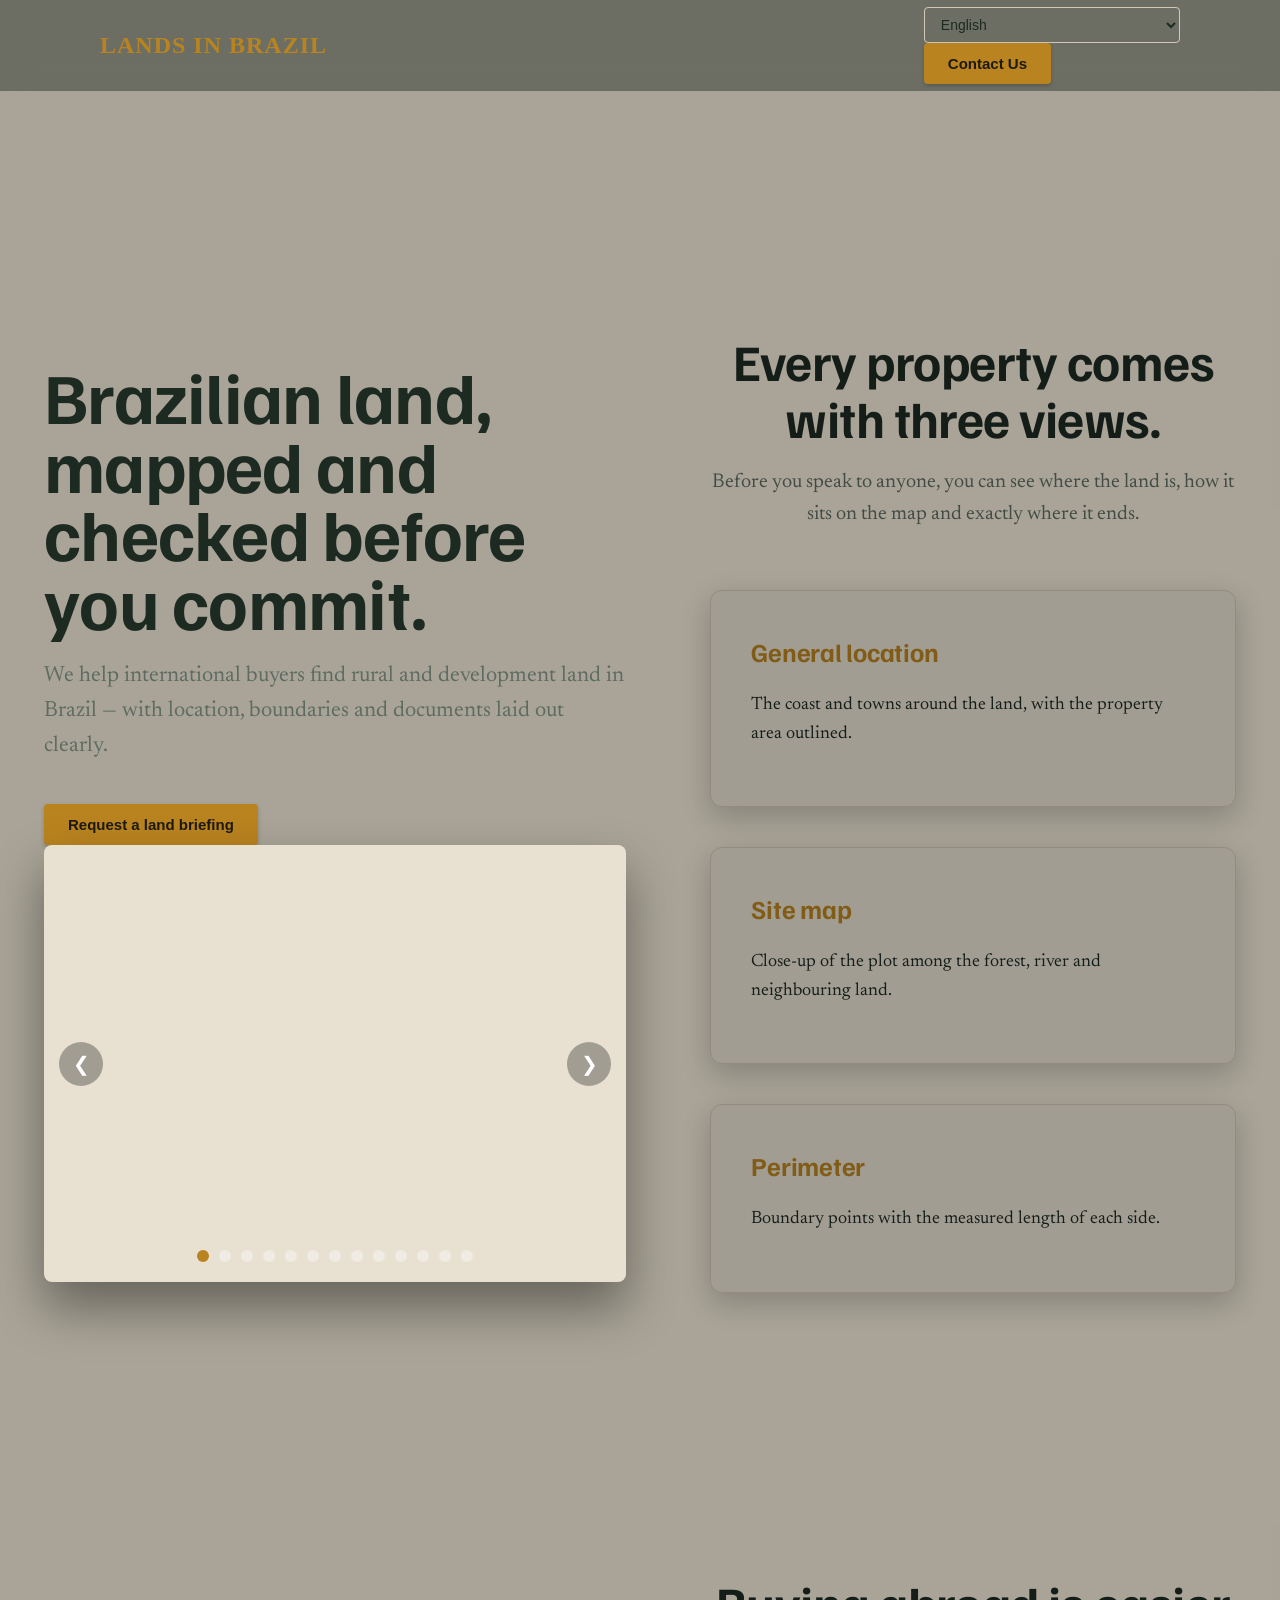
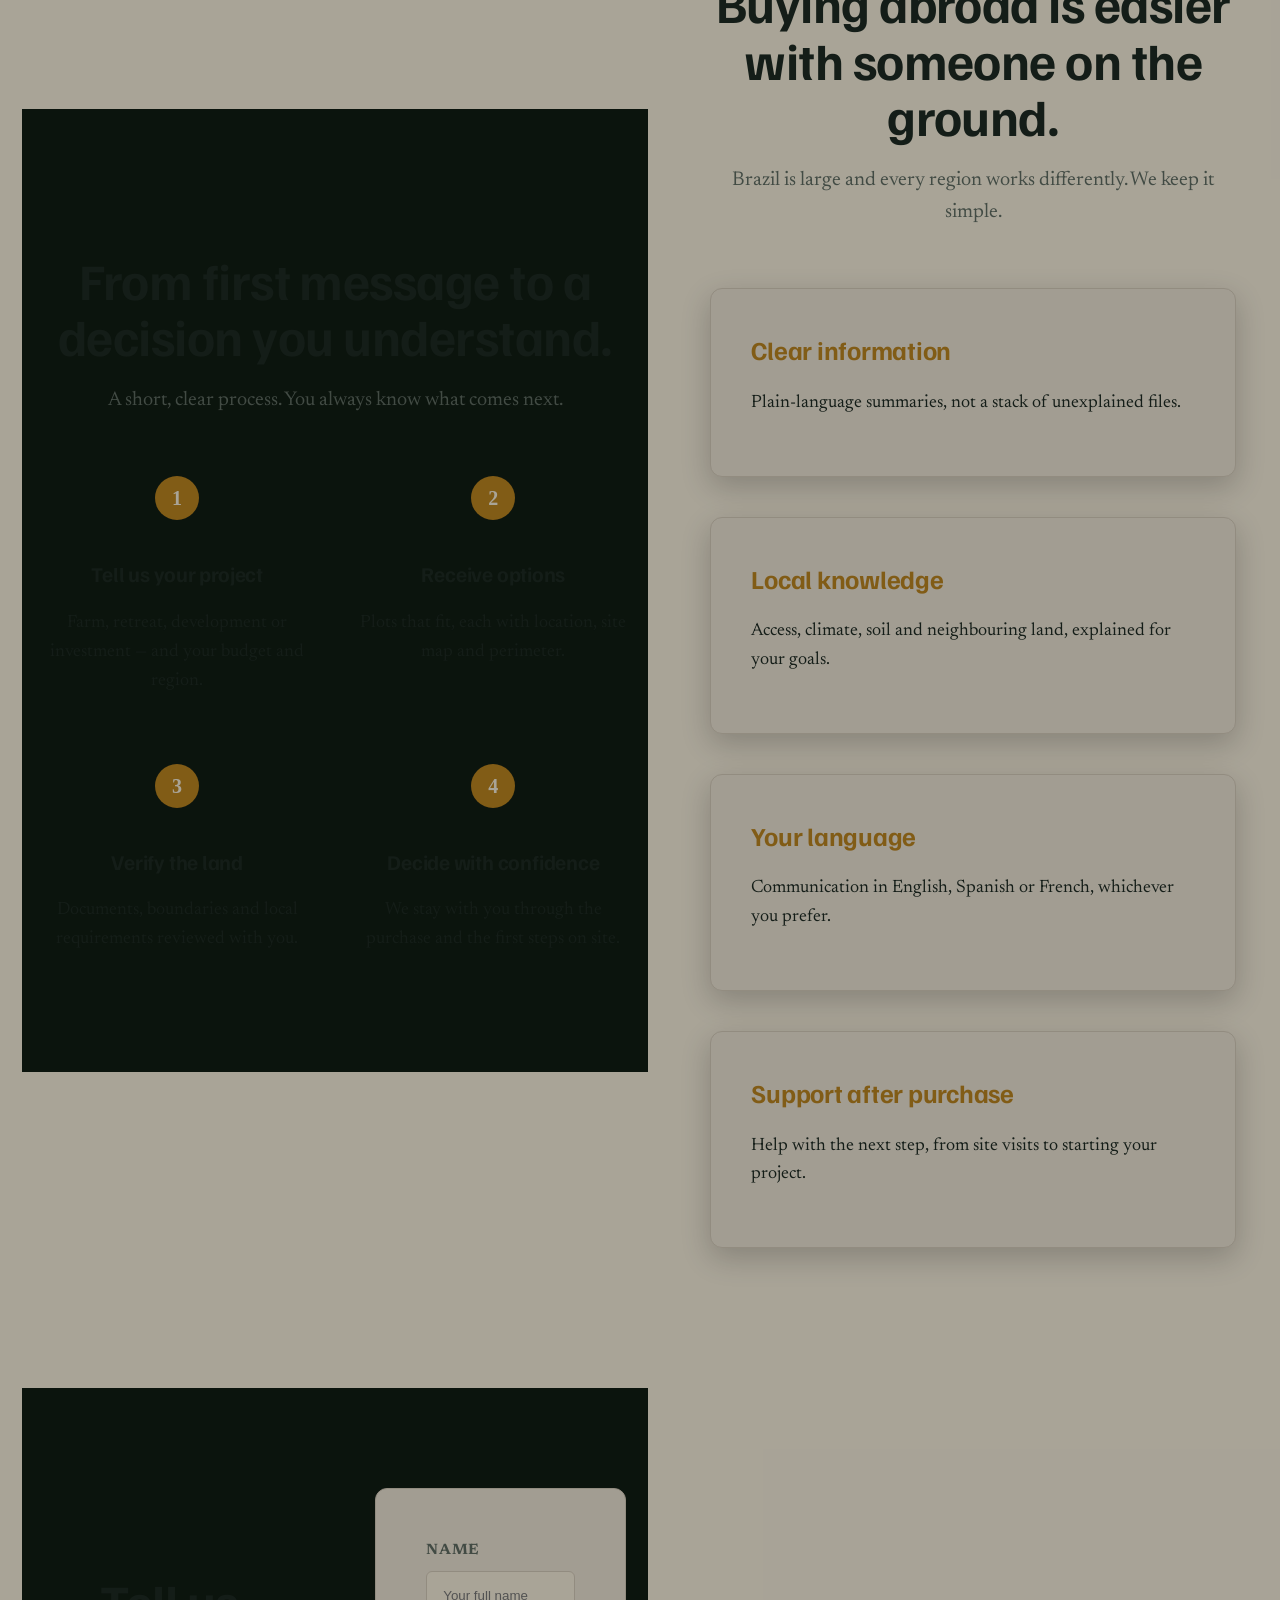
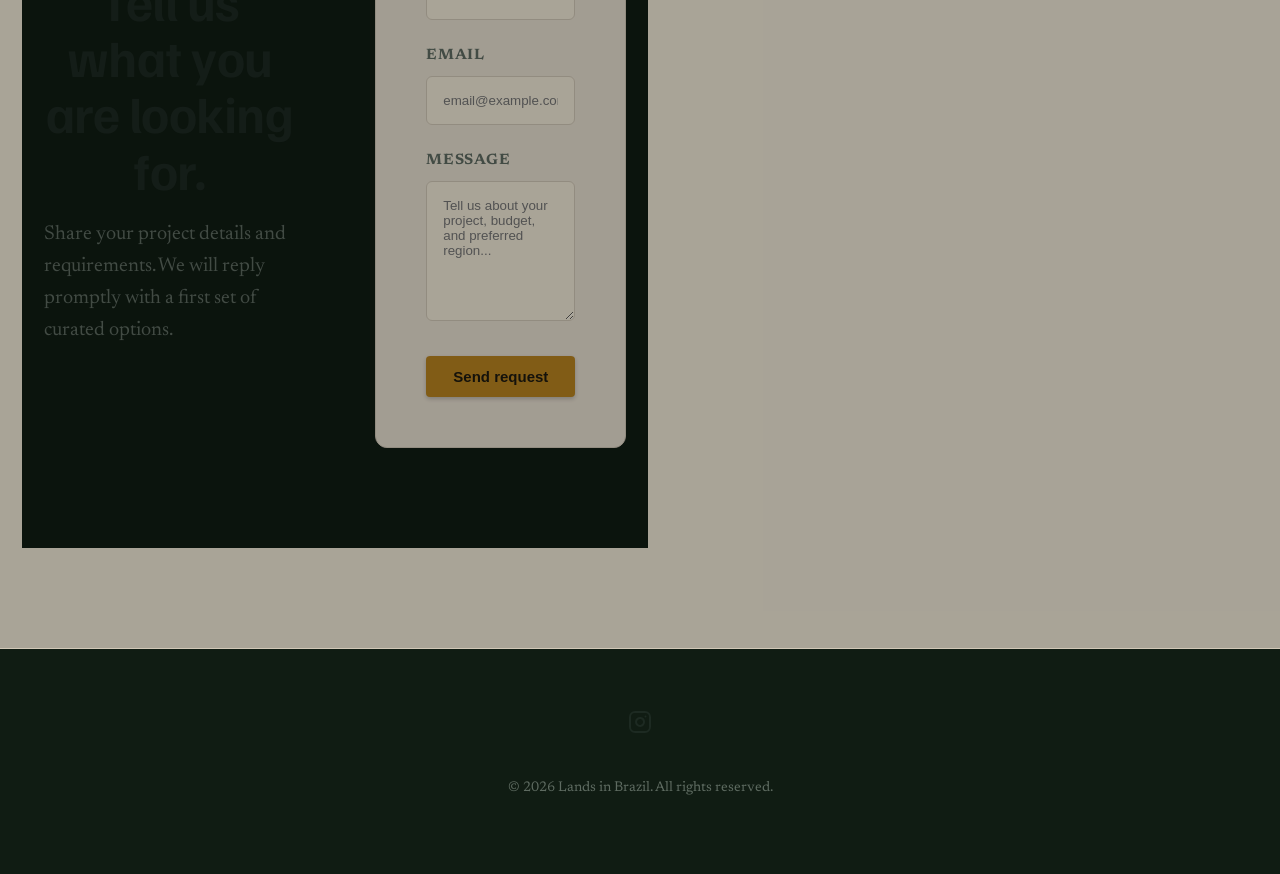
==== commit 2e23fd22: "fix: resolve duplicate style tag and correct carousel slide count" ====
--- a/index.html
+++ b/index.html
@@ -94,12 +94,12 @@
 
         /* Animações de Scroll Refinadas */
         .reveal-up, .reveal-left, .reveal-right {
-            opacity: 0;
+            opacity: 1; /* Alterado de 0 para 1 para garantir visibilidade */
             transition: opacity 0.7s cubic-bezier(.16,1,.3,1), transform 0.7s cubic-bezier(.16,1,.3,1);
         }
-        .reveal-up { transform: translateY(25px); }
-        .reveal-left { transform: translateX(-25px); }
-        .reveal-right { transform: translateX(25px); }
+        .reveal-up { transform: translateY(0); } /* Alterado para 0 */
+        .reveal-left { transform: translateX(0); } /* Alterado para 0 */
+        .reveal-right { transform: translateX(0); } /* Alterado para 0 */
 
         .reveal-up.visible, .reveal-left.visible, .reveal-right.visible {
             opacity: 1;
@@ -110,12 +110,12 @@
         .hero {
             display: grid;
             grid-template-columns: 1.1fr 1fr;
-            gap: 60px;
+            gap: 40px;
             align-items: center;
             padding: 100px 22px;
-            min-height: 80vh;
+            min-height: auto; /* Alterado para auto */
             position: relative;
-            overflow: hidden;
+            overflow: visible; /* Alterado de hidden para visible */
         }
         .hero::before {
             content: '';
@@ -321,6 +321,10 @@
             .contact { grid-template-columns: 1fr; gap: 40px; }
             h2, p.sub { text-align: left; }
             p.sub { margin-left: 0; }
+        }
+        @media (max-width: 600px) {
+            .hero { min-height: 50vh; padding: 20px 16px; }
+            .car { aspect-ratio: 16/9; margin-top: 20px; }
         }
         @media (max-width: 480px) {
             .wrap { padding: 0 16px; }
@@ -646,7 +650,7 @@
             const t = c.querySelector('.track');
             const d = c.querySelectorAll('.dots button');
             let i = 0;
-            const n = 13;
+            const n = 9;
 
             window.go = function(k){
                 i = (i + k + n) % n;
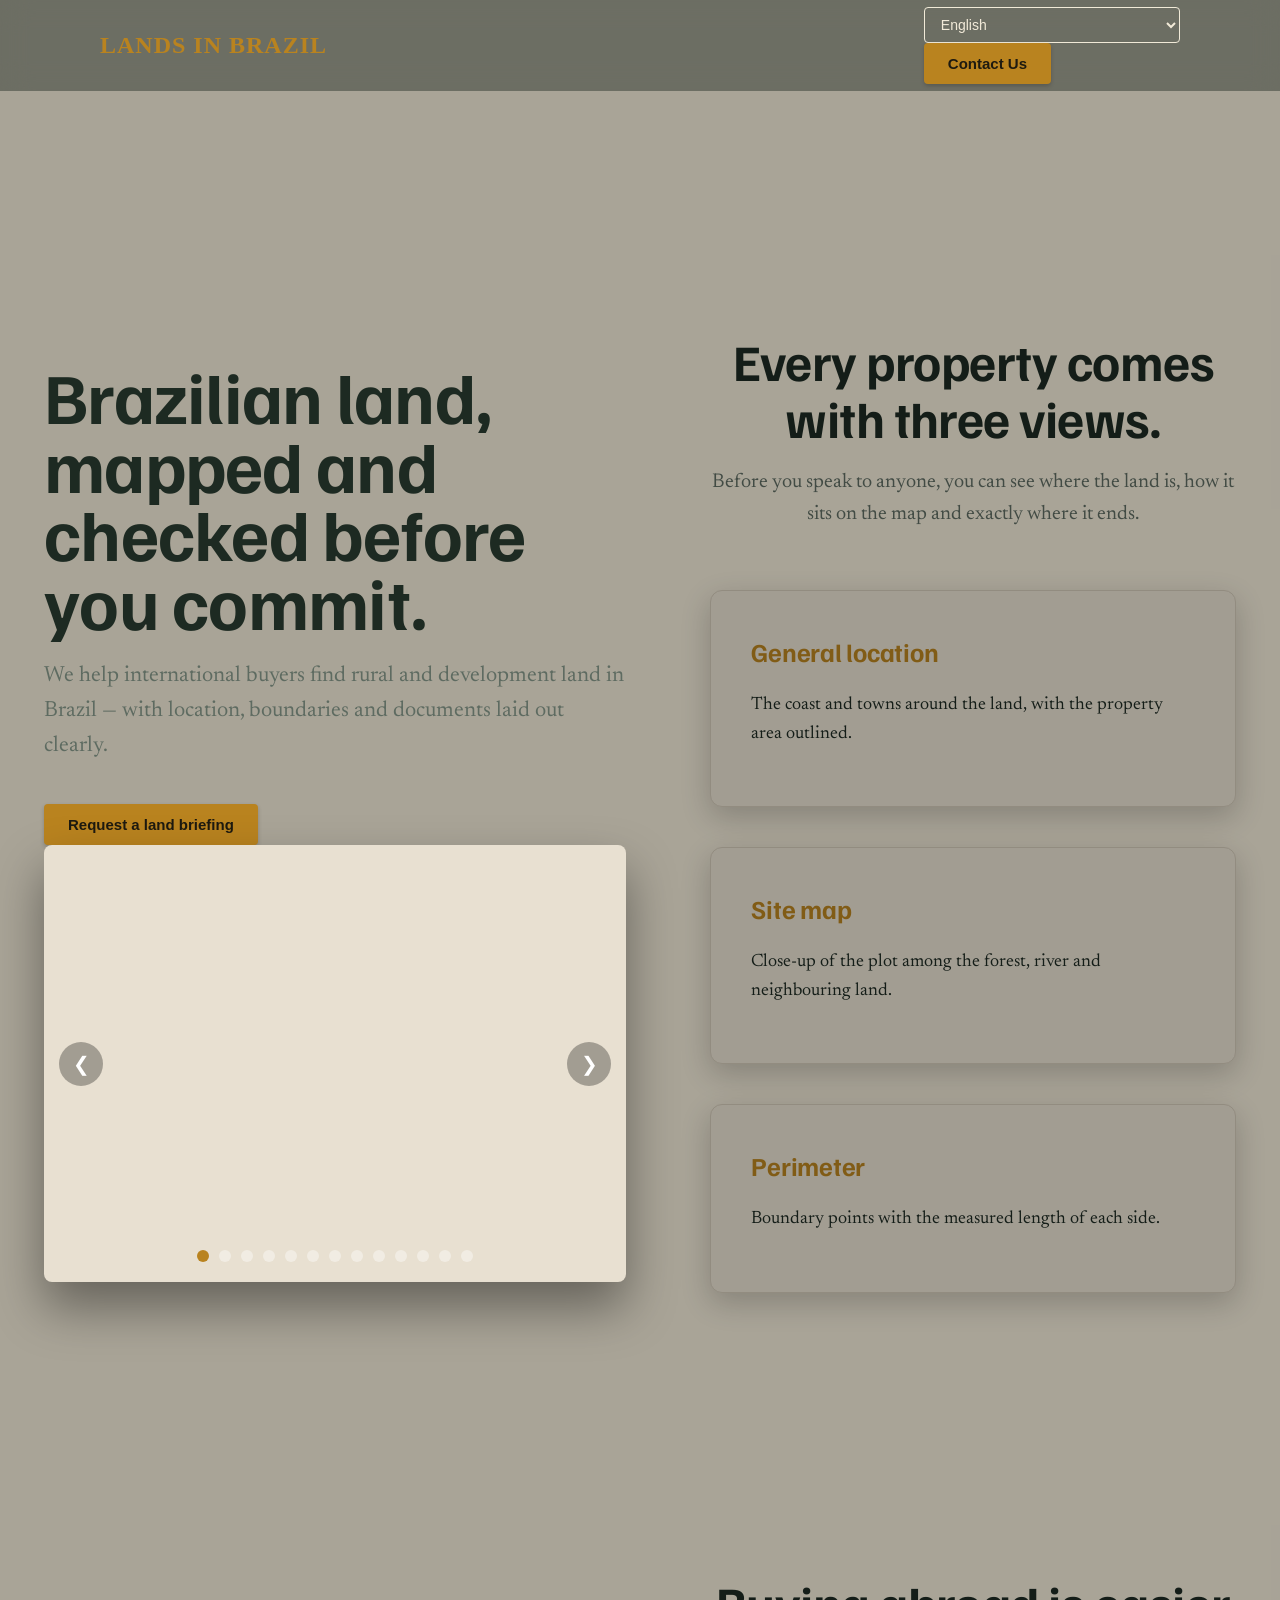
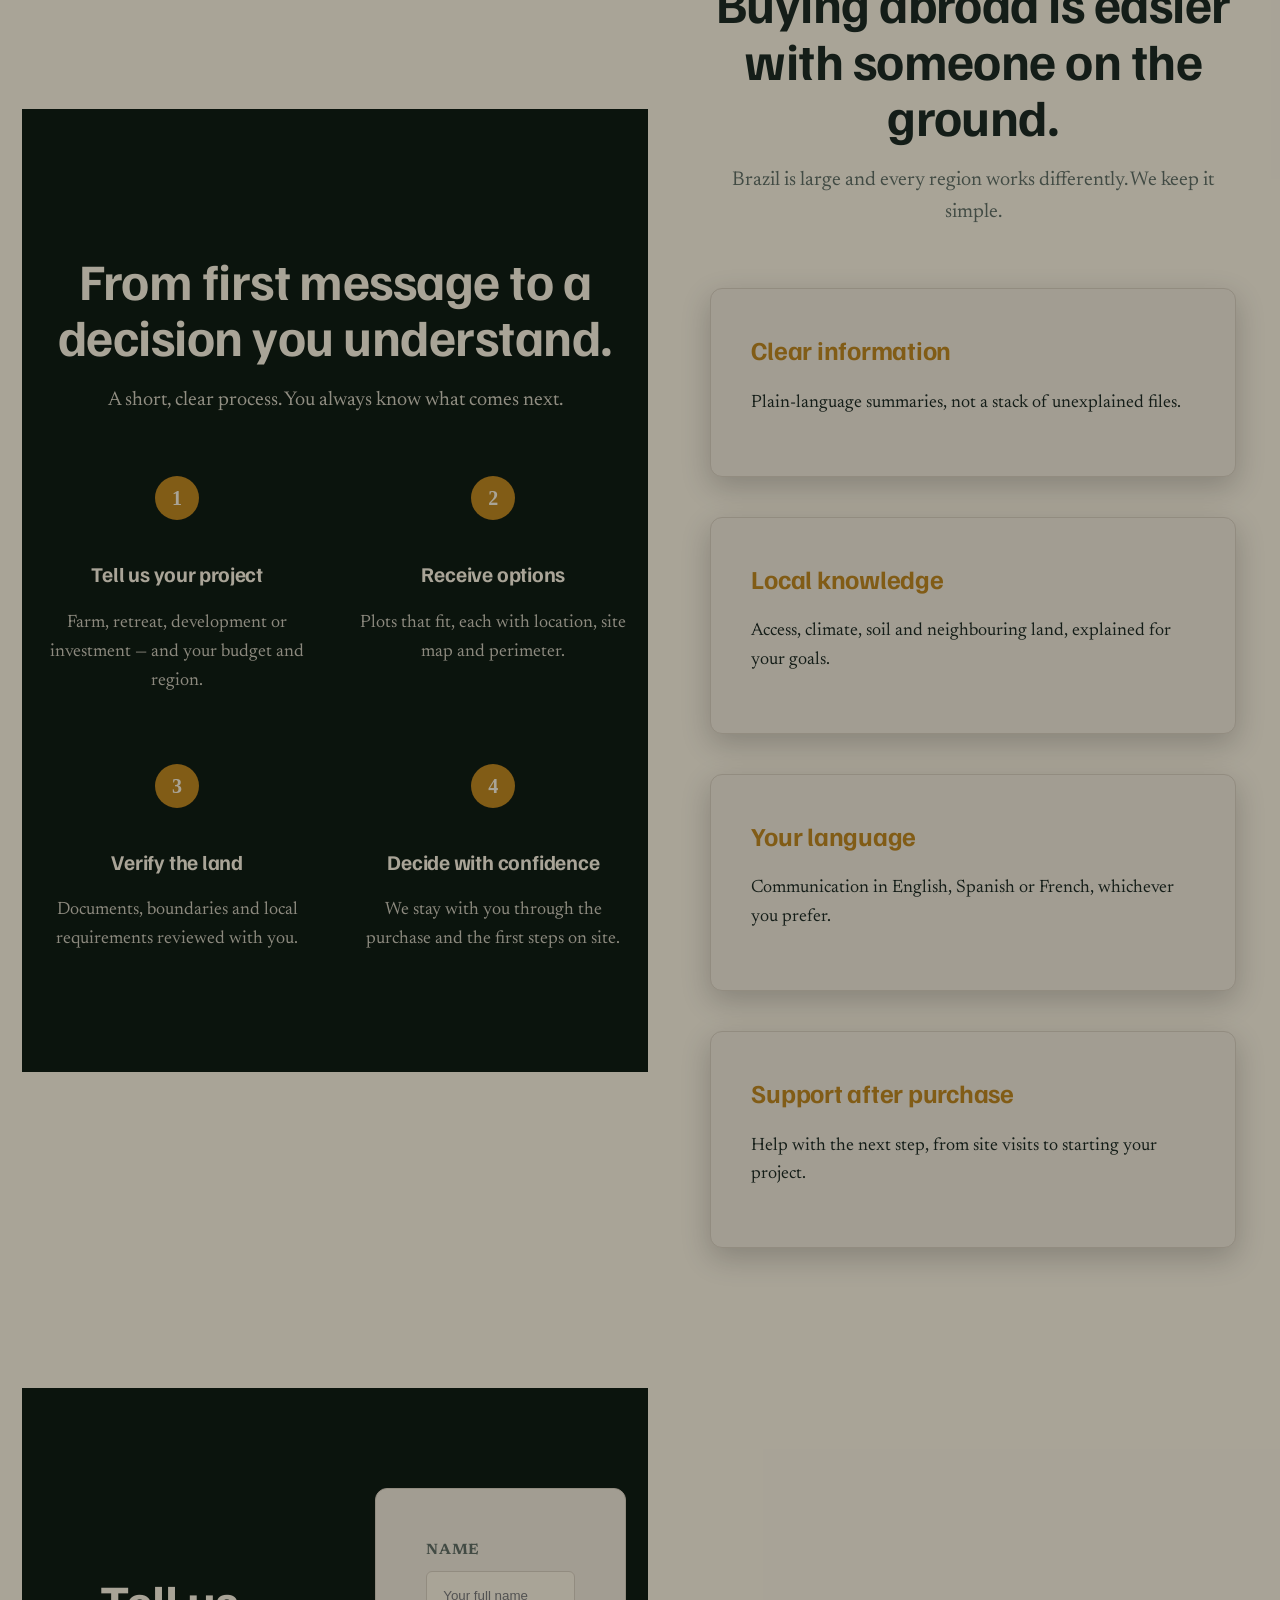
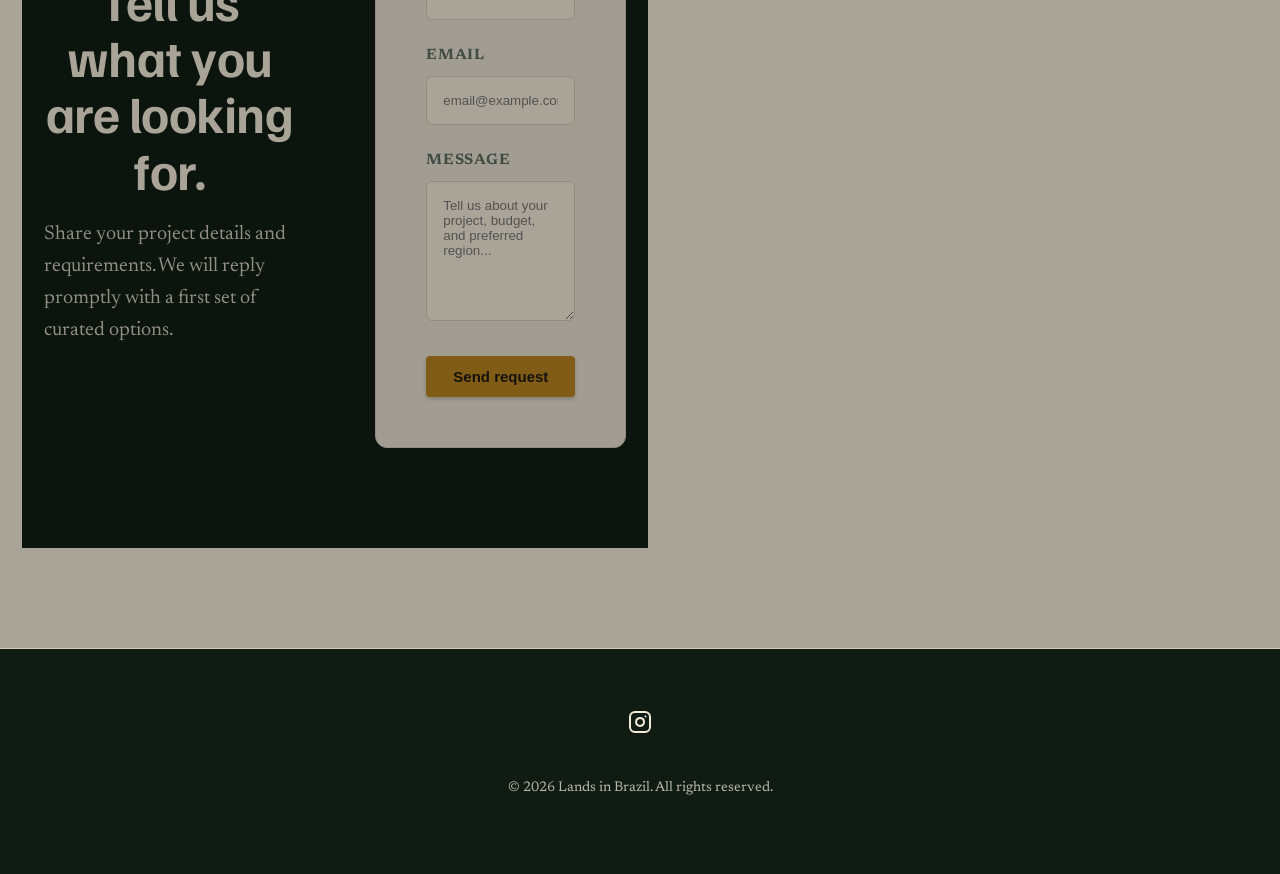
==== commit 2666f73d: "fix: improve contrast on dark backgrounds (header, bands, footer)" ====
--- a/index.html
+++ b/index.html
@@ -41,6 +41,7 @@
             background: rgba(20, 28, 23, 0.98);
             border-bottom-color: var(--line);
         }
+        header, header nav { color: var(--on-forest); }
         header .wrap {
             display: flex;
             justify-content: space-between;
@@ -59,8 +60,8 @@
         /* Language Selector Styling */
         #language-selector {
             background: transparent;
-            color: var(--ink);
-            border: 1px solid var(--line);
+            color: var(--on-forest);
+            border: 1px solid var(--on-forest);
             padding: 8px 12px;
             border-radius: 4px;
             font-family: "Lato", sans-serif;
@@ -71,7 +72,7 @@
             outline: none;
         }
         #language-selector:hover { border-color: var(--gold); }
-        #language-selector option { background: var(--bg); color: var(--ink); }
+        #language-selector option { background: var(--forest); color: var(--on-forest); }
 
         .btn {
             display: inline-block;
@@ -197,7 +198,11 @@
 
         /* Seções de Conteúdo */
         section { padding: 100px 0; }
-        section.band { background: var(--forest); }
+        section.band { background: var(--forest); color: var(--on-forest); }
+        section.band h2 { color: var(--on-forest); }
+        section.band p.sub { color: var(--on-forest); opacity: .85; }
+        section.band .steps h3 { color: var(--on-forest); }
+        section.band .steps p { color: var(--on-forest); opacity: .82; }
         h2 { font-size: clamp(36px, 4vw, 54px); line-height: 1.1; margin-bottom: 20px; text-align: center; color: var(--ink); }
         p.sub { font-size: 20px; color: var(--muted); max-width: 42em; margin: 0 auto 60px auto; text-align: center; }
 
@@ -296,6 +301,7 @@
         /* Footer */
         footer {
             background: var(--forest);
+            color: var(--on-forest);
             padding: 60px 0;
             text-align: center;
             border-top: 1px solid var(--line);
@@ -307,12 +313,12 @@
             margin-bottom: 30px;
         }
         .social a {
-            color: var(--ink);
+            color: var(--on-forest);
             font-size: 24px;
             transition: var(--transition);
         }
         .social a:hover { color: var(--gold); transform: translateY(-3px); }
-        .copyright { color: var(--muted); font-size: 14px; }
+        .copyright { color: var(--on-forest); opacity: .75; font-size: 14px; }
 
         @media (max-width: 900px) {
             .hero { grid-template-columns: 1fr; padding: 60px 22px; text-align: center; }
